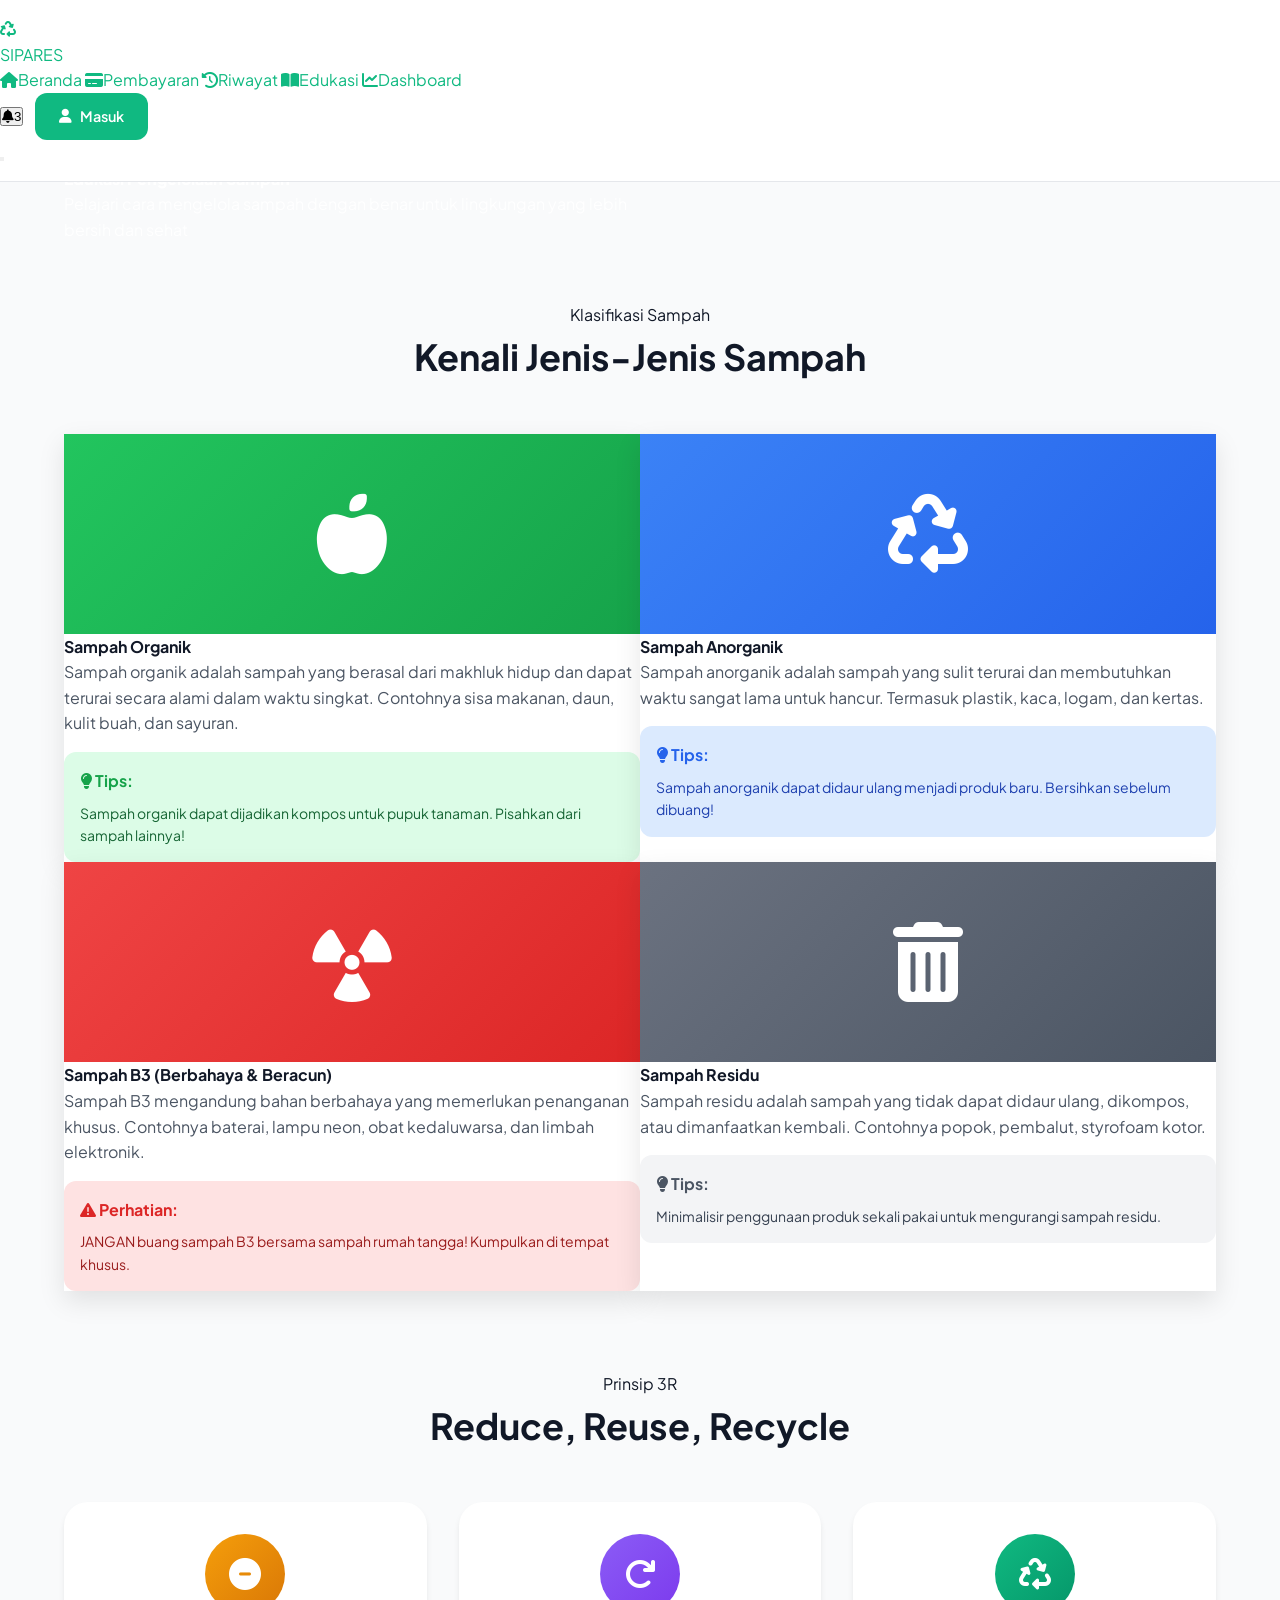
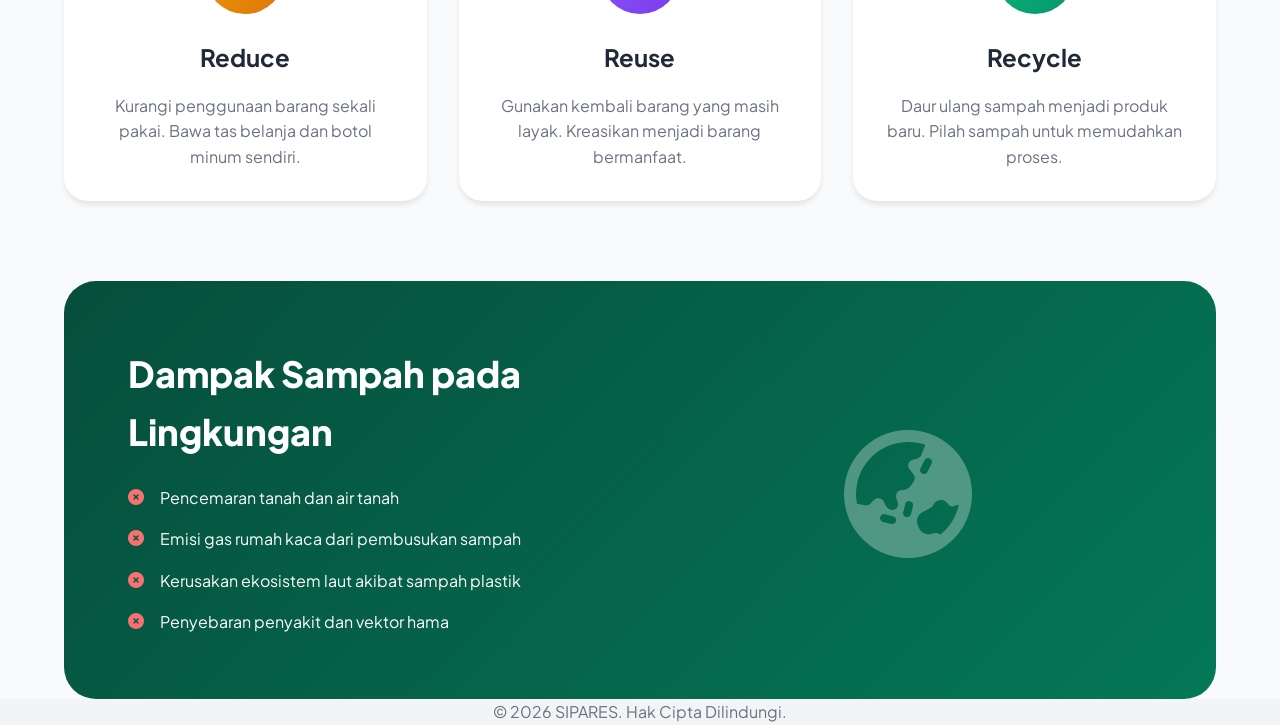
==== edukasi.html @ a86b79b2 "Initial commit" ====
<!DOCTYPE html>
<html lang="id">

<head>
  <meta charset="UTF-8">
  <meta name="viewport" content="width=device-width, initial-scale=1.0">
  <meta name="description" content="Edukasi Pengelolaan Sampah - SIPARES">
  <title>Edukasi - SIPARES</title>
  <link rel="preconnect" href="https://fonts.googleapis.com">
  <link rel="preconnect" href="https://fonts.gstatic.com" crossorigin>
  <link href="https://fonts.googleapis.com/css2?family=Plus+Jakarta+Sans:wght@300;400;500;600;700;800&display=swap"
    rel="stylesheet">
  <link rel="stylesheet" href="https://cdnjs.cloudflare.com/ajax/libs/font-awesome/6.4.0/css/all.min.css">
  <link rel="stylesheet" href="css/styles.css">
  <link rel="stylesheet" href="css/pages.css">
</head>

<body>
  <!-- Navigation -->
  <nav class="navbar scrolled" id="navbar">
    <div class="nav-container">
      <a href="index.html" class="nav-logo">
        <div class="logo-icon"><i class="fas fa-recycle"></i></div>
        <span class="logo-text">SIPARES</span>
      </a>
      <div class="nav-menu" id="nav-menu">
        <a href="index.html" class="nav-link"><i class="fas fa-home"></i><span>Beranda</span></a>
        <a href="pembayaran.html" class="nav-link"><i class="fas fa-credit-card"></i><span>Pembayaran</span></a>
        <a href="riwayat.html" class="nav-link"><i class="fas fa-history"></i><span>Riwayat</span></a>
        <a href="edukasi.html" class="nav-link active"><i class="fas fa-book-open"></i><span>Edukasi</span></a>
        <a href="dashboard.html" class="nav-link"><i class="fas fa-chart-line"></i><span>Dashboard</span></a>
      </div>
      <div class="nav-actions">
        <button class="btn-notification" id="btn-notification"><i class="fas fa-bell"></i><span
            class="notification-badge">3</span></button>
        <a href="login.html" class="btn btn-primary btn-login"><i class="fas fa-user"></i><span>Masuk</span></a>
      </div>
      <button class="nav-toggle" id="nav-toggle"><span></span><span></span><span></span></button>
    </div>
  </nav>

  <!-- Page Header -->
  <section class="page-header">
    <div class="page-header-bg">
      <div class="header-shape shape-1"></div>
      <div class="header-shape shape-2"></div>
    </div>
    <div class="container">
      <div class="page-header-content">
        <div class="breadcrumb">
          <a href="index.html">Beranda</a>
          <i class="fas fa-chevron-right"></i>
          <span>Edukasi</span>
        </div>
        <h1 class="page-title">Edukasi Pengelolaan Sampah</h1>
        <p class="page-subtitle">Pelajari cara mengelola sampah dengan benar untuk lingkungan yang lebih bersih dan
          sehat</p>
      </div>
    </div>
  </section>

  <!-- Education Section -->
  <section class="education-section">
    <div class="container">
      <!-- Waste Classification -->
      <div class="section-header" style="text-align: center; margin-bottom: 3rem;">
        <span class="section-badge">Klasifikasi Sampah</span>
        <h2 class="section-title">Kenali Jenis-Jenis Sampah</h2>
      </div>

      <div class="education-grid">
        <div class="education-card">
          <div class="education-card-image" style="background: linear-gradient(135deg, #22c55e, #16a34a);">
            <i class="fas fa-apple-alt"></i>
          </div>
          <div class="education-card-content">
            <h3>Sampah Organik</h3>
            <p>Sampah organik adalah sampah yang berasal dari makhluk hidup dan dapat terurai secara alami dalam waktu
              singkat. Contohnya sisa makanan, daun, kulit buah, dan sayuran.</p>
            <div style="background: #dcfce7; padding: 1rem; border-radius: 0.75rem; margin-top: 1rem;">
              <strong style="color: #16a34a;"><i class="fas fa-lightbulb"></i> Tips:</strong>
              <p style="margin-top: 0.5rem; font-size: 0.875rem; color: #166534;">Sampah organik dapat dijadikan kompos
                untuk pupuk tanaman. Pisahkan dari sampah lainnya!</p>
            </div>
          </div>
        </div>

        <div class="education-card">
          <div class="education-card-image" style="background: linear-gradient(135deg, #3b82f6, #2563eb);">
            <i class="fas fa-recycle"></i>
          </div>
          <div class="education-card-content">
            <h3>Sampah Anorganik</h3>
            <p>Sampah anorganik adalah sampah yang sulit terurai dan membutuhkan waktu sangat lama untuk hancur.
              Termasuk plastik, kaca, logam, dan kertas.</p>
            <div style="background: #dbeafe; padding: 1rem; border-radius: 0.75rem; margin-top: 1rem;">
              <strong style="color: #2563eb;"><i class="fas fa-lightbulb"></i> Tips:</strong>
              <p style="margin-top: 0.5rem; font-size: 0.875rem; color: #1e40af;">Sampah anorganik dapat didaur ulang
                menjadi produk baru. Bersihkan sebelum dibuang!</p>
            </div>
          </div>
        </div>

        <div class="education-card">
          <div class="education-card-image" style="background: linear-gradient(135deg, #ef4444, #dc2626);">
            <i class="fas fa-radiation"></i>
          </div>
          <div class="education-card-content">
            <h3>Sampah B3 (Berbahaya & Beracun)</h3>
            <p>Sampah B3 mengandung bahan berbahaya yang memerlukan penanganan khusus. Contohnya baterai, lampu neon,
              obat kedaluwarsa, dan limbah elektronik.</p>
            <div style="background: #fee2e2; padding: 1rem; border-radius: 0.75rem; margin-top: 1rem;">
              <strong style="color: #dc2626;"><i class="fas fa-exclamation-triangle"></i> Perhatian:</strong>
              <p style="margin-top: 0.5rem; font-size: 0.875rem; color: #991b1b;">JANGAN buang sampah B3 bersama sampah
                rumah tangga! Kumpulkan di tempat khusus.</p>
            </div>
          </div>
        </div>

        <div class="education-card">
          <div class="education-card-image" style="background: linear-gradient(135deg, #6b7280, #4b5563);">
            <i class="fas fa-trash-alt"></i>
          </div>
          <div class="education-card-content">
            <h3>Sampah Residu</h3>
            <p>Sampah residu adalah sampah yang tidak dapat didaur ulang, dikompos, atau dimanfaatkan kembali. Contohnya
              popok, pembalut, styrofoam kotor.</p>
            <div style="background: #f3f4f6; padding: 1rem; border-radius: 0.75rem; margin-top: 1rem;">
              <strong style="color: #4b5563;"><i class="fas fa-lightbulb"></i> Tips:</strong>
              <p style="margin-top: 0.5rem; font-size: 0.875rem; color: #374151;">Minimalisir penggunaan produk sekali
                pakai untuk mengurangi sampah residu.</p>
            </div>
          </div>
        </div>
      </div>

      <!-- 3R Concept -->
      <div style="margin-top: 5rem;">
        <div class="section-header" style="text-align: center; margin-bottom: 3rem;">
          <span class="section-badge">Prinsip 3R</span>
          <h2 class="section-title">Reduce, Reuse, Recycle</h2>
        </div>

        <div style="display: grid; grid-template-columns: repeat(3, 1fr); gap: 2rem;">
          <div
            style="background: white; padding: 2rem; border-radius: 1.5rem; box-shadow: 0 4px 6px -1px rgba(0,0,0,0.1); text-align: center;">
            <div
              style="width: 80px; height: 80px; background: linear-gradient(135deg, #f59e0b, #d97706); border-radius: 50%; display: flex; align-items: center; justify-content: center; margin: 0 auto 1.5rem; color: white; font-size: 2rem;">
              <i class="fas fa-minus-circle"></i>
            </div>
            <h3 style="font-size: 1.5rem; font-weight: 700; color: #1f2937; margin-bottom: 1rem;">Reduce</h3>
            <p style="color: #6b7280;">Kurangi penggunaan barang sekali pakai. Bawa tas belanja dan botol minum sendiri.
            </p>
          </div>

          <div
            style="background: white; padding: 2rem; border-radius: 1.5rem; box-shadow: 0 4px 6px -1px rgba(0,0,0,0.1); text-align: center;">
            <div
              style="width: 80px; height: 80px; background: linear-gradient(135deg, #8b5cf6, #7c3aed); border-radius: 50%; display: flex; align-items: center; justify-content: center; margin: 0 auto 1.5rem; color: white; font-size: 2rem;">
              <i class="fas fa-redo"></i>
            </div>
            <h3 style="font-size: 1.5rem; font-weight: 700; color: #1f2937; margin-bottom: 1rem;">Reuse</h3>
            <p style="color: #6b7280;">Gunakan kembali barang yang masih layak. Kreasikan menjadi barang bermanfaat.</p>
          </div>

          <div
            style="background: white; padding: 2rem; border-radius: 1.5rem; box-shadow: 0 4px 6px -1px rgba(0,0,0,0.1); text-align: center;">
            <div
              style="width: 80px; height: 80px; background: linear-gradient(135deg, #10b981, #059669); border-radius: 50%; display: flex; align-items: center; justify-content: center; margin: 0 auto 1.5rem; color: white; font-size: 2rem;">
              <i class="fas fa-recycle"></i>
            </div>
            <h3 style="font-size: 1.5rem; font-weight: 700; color: #1f2937; margin-bottom: 1rem;">Recycle</h3>
            <p style="color: #6b7280;">Daur ulang sampah menjadi produk baru. Pilah sampah untuk memudahkan proses.</p>
          </div>
        </div>
      </div>

      <!-- Environmental Impact -->
      <div
        style="margin-top: 5rem; background: linear-gradient(135deg, #064e3b, #047857); padding: 4rem; border-radius: 2rem; color: white;">
        <div style="display: grid; grid-template-columns: 1fr 1fr; gap: 3rem; align-items: center;">
          <div>
            <h2 style="font-size: 2.25rem; font-weight: 800; margin-bottom: 1.5rem;">Dampak Sampah pada Lingkungan</h2>
            <ul style="list-style: none; display: flex; flex-direction: column; gap: 1rem;">
              <li style="display: flex; align-items: flex-start; gap: 1rem;">
                <i class="fas fa-times-circle" style="color: #f87171; margin-top: 0.25rem;"></i>
                <span>Pencemaran tanah dan air tanah</span>
              </li>
              <li style="display: flex; align-items: flex-start; gap: 1rem;">
                <i class="fas fa-times-circle" style="color: #f87171; margin-top: 0.25rem;"></i>
                <span>Emisi gas rumah kaca dari pembusukan sampah</span>
              </li>
              <li style="display: flex; align-items: flex-start; gap: 1rem;">
                <i class="fas fa-times-circle" style="color: #f87171; margin-top: 0.25rem;"></i>
                <span>Kerusakan ekosistem laut akibat sampah plastik</span>
              </li>
              <li style="display: flex; align-items: flex-start; gap: 1rem;">
                <i class="fas fa-times-circle" style="color: #f87171; margin-top: 0.25rem;"></i>
                <span>Penyebaran penyakit dan vektor hama</span>
              </li>
            </ul>
          </div>
          <div style="text-align: center;">
            <div style="font-size: 8rem; opacity: 0.3;">
              <i class="fas fa-globe-asia"></i>
            </div>
          </div>
        </div>
      </div>
    </div>
  </section>

  <!-- Footer -->
  <footer class="footer-simple">
    <div class="container">
      <p>&copy; 2026 SIPARES. Hak Cipta Dilindungi.</p>
    </div>
  </footer>

  <script src="js/main.js"></script>
</body>

</html>
---- css/styles.css ----
/* ========================================
   SIPARES - Clean & Simple Design System
   ======================================== */

:root {
  /* Colors - Clean Green Theme */
  --primary: #10b981;
  --primary-dark: #059669;
  --primary-light: #d1fae5;

  --secondary: #3b82f6;
  --success: #22c55e;
  --warning: #f59e0b;
  --danger: #ef4444;
  --info: #06b6d4;

  /* Neutral */
  --white: #ffffff;
  --gray-50: #f9fafb;
  --gray-100: #f3f4f6;
  --gray-200: #e5e7eb;
  --gray-300: #d1d5db;
  --gray-400: #9ca3af;
  --gray-500: #6b7280;
  --gray-600: #4b5563;
  --gray-700: #374151;
  --gray-800: #1f2937;
  --gray-900: #111827;

  /* Background */
  --bg-primary: #f9fafb;
  --bg-secondary: #ffffff;
  --bg-tertiary: #f3f4f6;

  /* Text */
  --text-primary: #111827;
  --text-secondary: #6b7280;
  --text-muted: #9ca3af;

  /* Border */
  --border-color: #e5e7eb;

  /* Shadows */
  --shadow-sm: 0 1px 2px rgba(0,0,0,0.05);
  --shadow-md: 0 4px 6px rgba(0,0,0,0.07);
  --shadow-lg: 0 10px 25px rgba(0,0,0,0.1);

  /* Typography */
  --font-family: 'Plus Jakarta Sans', -apple-system, BlinkMacSystemFont, sans-serif;

  /* Border Radius */
  --radius-sm: 0.375rem;
  --radius-md: 0.5rem;
  --radius-lg: 0.75rem;
  --radius-xl: 1rem;
  --radius-full: 9999px;

  /* Transitions */
  --transition: 0.2s ease;
}

/* Reset */
*, *::before, *::after {
  margin: 0;
  padding: 0;
  box-sizing: border-box;
}

html {
  scroll-behavior: smooth;
}

body {
  font-family: var(--font-family);
  font-size: 1rem;
  line-height: 1.6;
  color: var(--text-primary);
  background: var(--bg-primary);
}

a {
  color: var(--primary);
  text-decoration: none;
  transition: var(--transition);
}

a:hover {
  color: var(--primary-dark);
}

img {
  max-width: 100%;
  height: auto;
}

/* Container */
.container {
  max-width: 1200px;
  margin: 0 auto;
  padding: 0 1.5rem;
}

/* ========================================
   NAVBAR - Simple & Clean
   ======================================== */
.navbar {
  position: fixed;
  top: 0;
  left: 0;
  right: 0;
  z-index: 1000;
  background: var(--white);
  border-bottom: 1px solid var(--border-color);
  padding: 1rem 0;
  transition: var(--transition);
}

.navbar.scrolled {
  box-shadow: var(--shadow-md);
}

.navbar .container {
  display: flex;
  justify-content: space-between;
  align-items: center;
}

.navbar-brand {
  display: flex;
  align-items: center;
  gap: 0.5rem;
  font-size: 1.5rem;
  font-weight: 700;
  color: var(--primary);
}

.nav-links {
  display: flex;
  list-style: none;
  gap: 2rem;
}

.nav-links a {
  color: var(--text-secondary);
  font-weight: 500;
  padding: 0.5rem 0;
  position: relative;
}

.nav-links a:hover,
.nav-links a.active {
  color: var(--primary);
}

.nav-links a::after {
  content: '';
  position: absolute;
  bottom: 0;
  left: 0;
  width: 0;
  height: 2px;
  background: var(--primary);
  transition: var(--transition);
}

.nav-links a:hover::after,
.nav-links a.active::after {
  width: 100%;
}

.nav-actions {
  display: flex;
  gap: 0.75rem;
  align-items: center;
}

.mobile-menu-btn {
  display: none;
  background: none;
  border: none;
  font-size: 1.5rem;
  color: var(--text-primary);
  cursor: pointer;
}

/* ========================================
   BUTTONS - Simple Style
   ======================================== */
.btn {
  display: inline-flex;
  align-items: center;
  justify-content: center;
  gap: 0.5rem;
  padding: 0.75rem 1.5rem;
  font-size: 0.9rem;
  font-weight: 600;
  border-radius: var(--radius-lg);
  border: none;
  cursor: pointer;
  transition: var(--transition);
  text-decoration: none;
}

.btn-primary {
  background: var(--primary);
  color: var(--white);
}

.btn-primary:hover {
  background: var(--primary-dark);
  color: var(--white);
  transform: translateY(-1px);
}

.btn-secondary {
  background: var(--gray-100);
  color: var(--text-primary);
}

.btn-secondary:hover {
  background: var(--gray-200);
}

.btn-outline {
  background: transparent;
  border: 2px solid var(--primary);
  color: var(--primary);
}

.btn-outline:hover {
  background: var(--primary);
  color: var(--white);
}

.btn-sm {
  padding: 0.5rem 1rem;
  font-size: 0.8rem;
}

.btn-lg {
  padding: 1rem 2rem;
  font-size: 1rem;
}

.btn-block {
  width: 100%;
}

.btn-icon {
  width: 40px;
  height: 40px;
  padding: 0;
  border-radius: var(--radius-lg);
  background: var(--gray-100);
  color: var(--text-secondary);
}

.btn-icon:hover {
  background: var(--primary-light);
  color: var(--primary);
}

/* ========================================
   HERO SECTION - Clean Design
   ======================================== */
.hero {
  padding: 8rem 0 4rem;
  background: linear-gradient(135deg, var(--primary-light) 0%, var(--white) 100%);
  min-height: 100vh;
  display: flex;
  align-items: center;
}

.hero .container {
  display: grid;
  grid-template-columns: 1fr 1fr;
  gap: 4rem;
  align-items: center;
}

.hero-content h1 {
  font-size: 3rem;
  font-weight: 800;
  line-height: 1.2;
  color: var(--gray-900);
  margin-bottom: 1.5rem;
}

.hero-content h1 .highlight {
  color: var(--primary);
}

.hero-content p {
  font-size: 1.1rem;
  color: var(--text-secondary);
  margin-bottom: 2rem;
  max-width: 500px;
}

.hero-buttons {
  display: flex;
  gap: 1rem;
  margin-bottom: 3rem;
}

.hero-stats {
  display: flex;
  gap: 3rem;
}

.hero-stat {
  text-align: center;
}

.hero-stat .number {
  font-size: 2rem;
  font-weight: 800;
  color: var(--primary);
}

.hero-stat .label {
  font-size: 0.85rem;
  color: var(--text-secondary);
}

.hero-visual {
  display: flex;
  justify-content: center;
  align-items: center;
}

.hero-image {
  width: 100%;
  max-width: 450px;
  padding: 2rem;
  background: var(--white);
  border-radius: var(--radius-xl);
  box-shadow: var(--shadow-lg);
}

.hero-image i {
  font-size: 15rem;
  color: var(--primary);
  display: block;
  text-align: center;
}

/* ========================================
   SECTIONS - Clean Layout
   ======================================== */
.section {
  padding: 5rem 0;
}

.section-header {
  text-align: center;
  max-width: 600px;
  margin: 0 auto 3rem;
}

.section-label {
  display: inline-block;
  padding: 0.5rem 1rem;
  background: var(--primary-light);
  color: var(--primary-dark);
  font-size: 0.8rem;
  font-weight: 600;
  border-radius: var(--radius-full);
  margin-bottom: 1rem;
}

.section-title {
  font-size: 2.25rem;
  font-weight: 700;
  margin-bottom: 1rem;
  color: var(--gray-900);
}

.section-subtitle {
  color: var(--text-secondary);
  font-size: 1.1rem;
}

/* ========================================
   CARDS - Simple Style
   ======================================== */
.card {
  background: var(--white);
  border-radius: var(--radius-xl);
  padding: 1.5rem;
  box-shadow: var(--shadow-sm);
  border: 1px solid var(--border-color);
  transition: var(--transition);
}

.card:hover {
  box-shadow: var(--shadow-md);
  transform: translateY(-2px);
}

.card-icon {
  width: 60px;
  height: 60px;
  border-radius: var(--radius-lg);
  background: var(--primary-light);
  color: var(--primary);
  display: flex;
  align-items: center;
  justify-content: center;
  font-size: 1.5rem;
  margin-bottom: 1rem;
}

.card-title {
  font-size: 1.2rem;
  font-weight: 600;
  margin-bottom: 0.5rem;
}

.card-text {
  color: var(--text-secondary);
  font-size: 0.95rem;
}

/* Card Grid */
.card-grid {
  display: grid;
  grid-template-columns: repeat(auto-fit, minmax(280px, 1fr));
  gap: 1.5rem;
}

/* ========================================
   SERVICES SECTION
   ======================================== */
.services {
  background: var(--bg-primary);
}

.service-card {
  text-align: center;
  padding: 2rem;
}

.service-card .card-icon {
  margin: 0 auto 1.5rem;
  width: 70px;
  height: 70px;
  font-size: 1.75rem;
}

/* ========================================
   POLICY / TARIF SECTION
   ======================================== */
.policy {
  background: var(--white);
}

.tarif-card {
  padding: 2rem;
  text-align: center;
  border: 2px solid var(--border-color);
}

.tarif-card.featured {
  border-color: var(--primary);
  position: relative;
}

.tarif-card.featured::before {
  content: 'Populer';
  position: absolute;
  top: -12px;
  left: 50%;
  transform: translateX(-50%);
  background: var(--primary);
  color: white;
  padding: 0.25rem 1rem;
  border-radius: var(--radius-full);
  font-size: 0.75rem;
  font-weight: 600;
}

.tarif-card .icon {
  font-size: 2.5rem;
  color: var(--primary);
  margin-bottom: 1rem;
}

.tarif-card .title {
  font-size: 1.25rem;
  font-weight: 600;
  margin-bottom: 0.5rem;
}

.tarif-card .price {
  font-size: 2rem;
  font-weight: 800;
  color: var(--primary);
  margin-bottom: 1rem;
}

.tarif-card .price span {
  font-size: 0.9rem;
  font-weight: 400;
  color: var(--text-secondary);
}

.tarif-card .features {
  list-style: none;
  margin-bottom: 1.5rem;
}

.tarif-card .features li {
  padding: 0.5rem 0;
  color: var(--text-secondary);
  font-size: 0.9rem;
}

.tarif-card .features li i {
  color: var(--success);
  margin-right: 0.5rem;
}

/* ========================================
   FAQ SECTION
   ======================================== */
.faq {
  background: var(--bg-primary);
}

.faq-list {
  max-width: 700px;
  margin: 0 auto;
}

.faq-item {
  background: var(--white);
  border-radius: var(--radius-lg);
  margin-bottom: 1rem;
  overflow: hidden;
  border: 1px solid var(--border-color);
}

.faq-question {
  display: flex;
  justify-content: space-between;
  align-items: center;
  padding: 1.25rem 1.5rem;
  cursor: pointer;
  font-weight: 600;
  color: var(--text-primary);
  background: none;
  border: none;
  width: 100%;
  text-align: left;
  font-size: 1rem;
}

.faq-question i {
  color: var(--primary);
  transition: var(--transition);
}

.faq-item.active .faq-question i {
  transform: rotate(180deg);
}

.faq-answer {
  padding: 0 1.5rem;
  max-height: 0;
  overflow: hidden;
  transition: max-height 0.3s ease, padding 0.3s ease;
}

.faq-item.active .faq-answer {
  padding: 0 1.5rem 1.5rem;
  max-height: 200px;
}

.faq-answer p {
  color: var(--text-secondary);
  line-height: 1.7;
}

/* ========================================
   CTA SECTION
   ======================================== */
.cta {
  background: var(--primary);
  color: var(--white);
  text-align: center;
  padding: 4rem 0;
}

.cta h2 {
  font-size: 2rem;
  margin-bottom: 1rem;
}

.cta p {
  opacity: 0.9;
  margin-bottom: 2rem;
  max-width: 500px;
  margin-left: auto;
  margin-right: auto;
}

.cta .btn {
  background: var(--white);
  color: var(--primary);
}

.cta .btn:hover {
  background: var(--gray-100);
  transform: translateY(-2px);
}

/* ========================================
   FOOTER - Simple
   ======================================== */
.footer {
  background: var(--gray-900);
  color: var(--gray-300);
  padding: 4rem 0 2rem;
}

.footer-grid {
  display: grid;
  grid-template-columns: 2fr 1fr 1fr 1fr;
  gap: 3rem;
  margin-bottom: 3rem;
}

.footer-brand {
  display: flex;
  align-items: center;
  gap: 0.5rem;
  font-size: 1.5rem;
  font-weight: 700;
  color: var(--white);
  margin-bottom: 1rem;
}

.footer-brand i {
  color: var(--primary);
}

.footer-desc {
  color: var(--gray-400);
  line-height: 1.7;
}

.footer-title {
  color: var(--white);
  font-weight: 600;
  margin-bottom: 1rem;
}

.footer-links {
  list-style: none;
}

.footer-links li {
  margin-bottom: 0.5rem;
}

.footer-links a {
  color: var(--gray-400);
}

.footer-links a:hover {
  color: var(--primary);
}

.footer-bottom {
  border-top: 1px solid var(--gray-700);
  padding-top: 2rem;
  text-align: center;
  color: var(--gray-500);
  font-size: 0.9rem;
}

/* ========================================
   FORMS - Clean Style
   ======================================== */
.form-group {
  margin-bottom: 1.25rem;
}

.form-group label {
  display: block;
  margin-bottom: 0.5rem;
  font-weight: 500;
  color: var(--text-primary);
}

.form-group input,
.form-group select,
.form-group textarea {
  width: 100%;
  padding: 0.875rem 1rem;
  font-size: 1rem;
  border: 1px solid var(--border-color);
  border-radius: var(--radius-lg);
  background: var(--white);
  transition: var(--transition);
  font-family: var(--font-family);
}

.form-group input:focus,
.form-group select:focus,
.form-group textarea:focus {
  outline: none;
  border-color: var(--primary);
  box-shadow: 0 0 0 3px var(--primary-light);
}

.form-hint {
  font-size: 0.8rem;
  color: var(--text-secondary);
  margin-top: 0.25rem;
}

.password-input {
  position: relative;
}

.password-input input {
  padding-right: 3rem;
}

.password-toggle {
  position: absolute;
  right: 1rem;
  top: 50%;
  transform: translateY(-50%);
  background: none;
  border: none;
  color: var(--text-secondary);
  cursor: pointer;
}

/* ========================================
   ALERTS
   ======================================== */
.alert {
  padding: 1rem 1.25rem;
  border-radius: var(--radius-lg);
  margin-bottom: 1rem;
  display: flex;
  align-items: center;
  gap: 0.75rem;
}

.alert-success {
  background: #d1fae5;
  color: #065f46;
}

.alert-danger {
  background: #fee2e2;
  color: #991b1b;
}

.alert-warning {
  background: #fef3c7;
  color: #92400e;
}

.alert-info {
  background: #dbeafe;
  color: #1e40af;
}

/* ========================================
   BADGES
   ======================================== */
.badge {
  display: inline-block;
  padding: 0.25rem 0.75rem;
  font-size: 0.75rem;
  font-weight: 600;
  border-radius: var(--radius-full);
}

.badge-success {
  background: #d1fae5;
  color: #065f46;
}

.badge-warning {
  background: #fef3c7;
  color: #92400e;
}

.badge-danger {
  background: #fee2e2;
  color: #991b1b;
}

.badge-info {
  background: #dbeafe;
  color: #1e40af;
}

.badge-secondary {
  background: var(--gray-100);
  color: var(--gray-600);
}

/* ========================================
   UTILITIES
   ======================================== */
.text-center { text-align: center; }
.text-primary { color: var(--primary); }
.text-secondary { color: var(--text-secondary); }
.text-success { color: var(--success); }
.text-danger { color: var(--danger); }

.mt-1 { margin-top: 0.5rem; }
.mt-2 { margin-top: 1rem; }
.mt-3 { margin-top: 1.5rem; }
.mt-4 { margin-top: 2rem; }
.mb-1 { margin-bottom: 0.5rem; }
.mb-2 { margin-bottom: 1rem; }
.mb-3 { margin-bottom: 1.5rem; }
.mb-4 { margin-bottom: 2rem; }

.required { color: var(--danger); }

/* ========================================
   RESPONSIVE
   ======================================== */
@media (max-width: 992px) {
  .hero .container {
    grid-template-columns: 1fr;
    text-align: center;
  }

  .hero-content p {
    margin-left: auto;
    margin-right: auto;
  }

  .hero-buttons {
    justify-content: center;
  }

  .hero-stats {
    justify-content: center;
  }

  .footer-grid {
    grid-template-columns: 1fr 1fr;
  }
}

@media (max-width: 768px) {
  .nav-links {
    display: none;
  }

  .mobile-menu-btn {
    display: block;
  }

  .hero-content h1 {
    font-size: 2.25rem;
  }

  .section-title {
    font-size: 1.75rem;
  }

  .footer-grid {
    grid-template-columns: 1fr;
    text-align: center;
  }
}

@media (max-width: 480px) {
  .hero-buttons {
    flex-direction: column;
  }

  .hero-stats {
    flex-direction: column;
    gap: 1.5rem;
  }
}

/* Back to Top */
.back-to-top {
  position: fixed;
  bottom: 2rem;
  right: 2rem;
  width: 45px;
  height: 45px;
  background: var(--primary);
  color: var(--white);
  border: none;
  border-radius: var(--radius-lg);
  cursor: pointer;
  opacity: 0;
  visibility: hidden;
  transition: var(--transition);
  z-index: 999;
}

.back-to-top.show {
  opacity: 1;
  visibility: visible;
}

.back-to-top:hover {
  background: var(--primary-dark);
  transform: translateY(-3px);
}
---- css/pages.css ----
/* Page-specific Styles */

/* Page Header */
.page-header {
  position: relative;
  padding: 140px 0 60px;
  background: var(--gradient-hero);
  overflow: hidden;
}

.page-header-bg {
  position: absolute;
  inset: 0;
}

.header-shape {
  position: absolute;
  border-radius: 50%;
  background: rgba(255, 255, 255, 0.05);
}

.header-shape.shape-1 {
  width: 400px;
  height: 400px;
  top: -150px;
  right: -100px;
}

.header-shape.shape-2 {
  width: 300px;
  height: 300px;
  bottom: -100px;
  left: -50px;
}

.page-header-content {
  position: relative;
  z-index: 1;
}

.breadcrumb {
  display: flex;
  align-items: center;
  gap: var(--spacing-2);
  margin-bottom: var(--spacing-4);
  font-size: var(--font-size-sm);
  color: rgba(255, 255, 255, 0.7);
}

.breadcrumb a {
  color: rgba(255, 255, 255, 0.7);
}

.breadcrumb a:hover {
  color: white;
}

.breadcrumb i {
  font-size: 0.7rem;
}

.page-title {
  font-size: var(--font-size-4xl);
  font-weight: 800;
  color: white;
  margin-bottom: var(--spacing-3);
}

.page-subtitle {
  font-size: var(--font-size-lg);
  color: rgba(255, 255, 255, 0.9);
  max-width: 600px;
}

/* Payment Section */
.payment-section {
  padding: var(--spacing-16) 0;
  background: var(--gray-50);
}

.payment-grid {
  display: grid;
  grid-template-columns: 1fr 1.2fr;
  gap: var(--spacing-8);
  align-items: start;
}

.bill-card,
.payment-card {
  background: white;
  border-radius: var(--radius-2xl);
  box-shadow: var(--shadow-lg);
  overflow: hidden;
}

.bill-header {
  display: flex;
  align-items: center;
  justify-content: space-between;
  padding: var(--spacing-5) var(--spacing-6);
  background: var(--gradient-primary);
  color: white;
}

.bill-header h3 {
  display: flex;
  align-items: center;
  gap: var(--spacing-2);
  font-size: var(--font-size-lg);
  font-weight: 700;
}

.bill-status {
  display: flex;
  align-items: center;
  gap: var(--spacing-2);
  padding: var(--spacing-2) var(--spacing-3);
  border-radius: var(--radius-full);
  font-size: var(--font-size-sm);
  font-weight: 600;
}

.bill-status.pending {
  background: rgba(245, 158, 11, 0.2);
  color: #fbbf24;
}

.bill-status.paid {
  background: rgba(16, 185, 129, 0.2);
  color: #34d399;
}

.bill-details {
  padding: var(--spacing-6);
}

.bill-row {
  display: flex;
  justify-content: space-between;
  padding: var(--spacing-3) 0;
  border-bottom: 1px solid var(--gray-100);
}

.bill-row:last-child {
  border-bottom: none;
}

.bill-row .label {
  color: var(--gray-500);
  font-size: var(--font-size-sm);
}

.bill-row .value {
  font-weight: 600;
  color: var(--gray-800);
}

.bill-row .value.highlight {
  color: var(--accent-orange);
}

.badge-category {
  display: inline-block;
  padding: var(--spacing-1) var(--spacing-3);
  background: var(--primary-100);
  color: var(--primary-700);
  border-radius: var(--radius-full);
  font-size: var(--font-size-xs);
  font-weight: 600;
}

.bill-total {
  display: flex;
  justify-content: space-between;
  align-items: center;
  padding: var(--spacing-5) var(--spacing-6);
  background: var(--gray-50);
  border-top: 2px dashed var(--gray-200);
}

.total-label {
  font-size: var(--font-size-lg);
  font-weight: 600;
  color: var(--gray-700);
}

.total-amount {
  font-size: var(--font-size-2xl);
  font-weight: 800;
  color: var(--primary-600);
}

.bill-breakdown {
  padding: var(--spacing-4) var(--spacing-6);
  background: var(--gray-50);
}

.breakdown-item {
  display: flex;
  justify-content: space-between;
  font-size: var(--font-size-sm);
  color: var(--gray-600);
  padding: var(--spacing-1) 0;
}

.previous-bills {
  margin-top: var(--spacing-6);
}

.previous-bills h4 {
  font-size: var(--font-size-base);
  font-weight: 700;
  color: var(--gray-800);
  margin-bottom: var(--spacing-4);
}

.prev-bill-item {
  display: flex;
  justify-content: space-between;
  align-items: center;
  padding: var(--spacing-4);
  background: white;
  border-radius: var(--radius-lg);
  margin-bottom: var(--spacing-3);
  box-shadow: var(--shadow-sm);
}

.prev-bill-info .period {
  display: block;
  font-weight: 600;
  color: var(--gray-800);
}

.prev-bill-info .amount {
  font-size: var(--font-size-sm);
  color: var(--gray-500);
}

.prev-status {
  display: flex;
  align-items: center;
  gap: var(--spacing-2);
  font-size: var(--font-size-sm);
  font-weight: 600;
}

.prev-bill-item.paid .prev-status {
  color: var(--primary-600);
}

/* Payment Methods */
.payment-card h3 {
  display: flex;
  align-items: center;
  gap: var(--spacing-3);
  padding: var(--spacing-5) var(--spacing-6);
  font-size: var(--font-size-lg);
  font-weight: 700;
  color: var(--gray-800);
  border-bottom: 1px solid var(--gray-100);
}

.payment-method {
  border-bottom: 1px solid var(--gray-100);
}

.method-header {
  padding: var(--spacing-4) var(--spacing-6);
}

.method-header label {
  display: flex;
  align-items: center;
  gap: var(--spacing-4);
  cursor: pointer;
}

.method-header input[type="radio"] {
  width: 20px;
  height: 20px;
  accent-color: var(--primary-600);
}

.method-icon {
  width: 50px;
  height: 50px;
  border-radius: var(--radius-lg);
  display: flex;
  align-items: center;
  justify-content: center;
  font-size: var(--font-size-xl);
}

.method-icon.qris {
  background: linear-gradient(135deg, #00bcd4, #2196f3);
  color: white;
}

.method-icon.bank {
  background: linear-gradient(135deg, #9c27b0, #673ab7);
  color: white;
}

.method-icon.retail {
  background: linear-gradient(135deg, #ff9800, #ff5722);
  color: white;
}

.method-info h4 {
  font-size: var(--font-size-base);
  font-weight: 700;
  color: var(--gray-800);
}

.method-info p {
  font-size: var(--font-size-sm);
  color: var(--gray-500);
}

.method-content {
  max-height: 0;
  overflow: hidden;
  transition: max-height var(--transition-base);
}

.payment-method.active .method-content {
  max-height: 500px;
}

.qris-container {
  padding: var(--spacing-6);
  background: var(--gray-50);
  text-align: center;
}

.qris-code {
  margin-bottom: var(--spacing-4);
}

.qr-placeholder {
  width: 200px;
  height: 200px;
  margin: 0 auto;
  background: white;
  border: 2px dashed var(--gray-300);
  border-radius: var(--radius-lg);
  display: flex;
  flex-direction: column;
  align-items: center;
  justify-content: center;
  color: var(--gray-400);
}

.qr-placeholder i {
  font-size: 4rem;
  margin-bottom: var(--spacing-2);
}

.qr-placeholder p {
  font-size: var(--font-size-sm);
}

.qris-info p {
  font-size: var(--font-size-sm);
  color: var(--gray-600);
  margin-bottom: var(--spacing-3);
}

.ewallet-logos {
  display: flex;
  flex-wrap: wrap;
  justify-content: center;
  gap: var(--spacing-2);
}

.ewallet-item {
  padding: var(--spacing-2) var(--spacing-3);
  background: white;
  border-radius: var(--radius-md);
  font-size: var(--font-size-xs);
  font-weight: 600;
  color: var(--gray-700);
  box-shadow: var(--shadow-sm);
}

.bank-options {
  padding: var(--spacing-4) var(--spacing-6);
  background: var(--gray-50);
}

.bank-option {
  display: flex;
  justify-content: space-between;
  align-items: center;
  padding: var(--spacing-3);
  background: white;
  border-radius: var(--radius-md);
  margin-bottom: var(--spacing-2);
}

.bank-name {
  font-weight: 700;
  color: var(--gray-800);
}

.va-number {
  font-family: monospace;
  font-size: var(--font-size-sm);
  color: var(--gray-600);
}

.retail-code {
  padding: var(--spacing-6);
  background: var(--gray-50);
  text-align: center;
}

.code-box {
  display: inline-flex;
  align-items: center;
  gap: var(--spacing-3);
  padding: var(--spacing-3) var(--spacing-5);
  background: white;
  border: 2px solid var(--gray-200);
  border-radius: var(--radius-lg);
  margin: var(--spacing-3) 0;
}

.code-box .code {
  font-family: monospace;
  font-size: var(--font-size-xl);
  font-weight: 700;
  color: var(--gray-800);
  letter-spacing: 2px;
}

.btn-copy {
  padding: var(--spacing-2);
  color: var(--primary-600);
  cursor: pointer;
}

.retail-code .note {
  font-size: var(--font-size-sm);
  color: var(--gray-500);
}

.btn-pay {
  display: flex;
  width: calc(100% - var(--spacing-12));
  margin: var(--spacing-6);
}

.payment-security {
  display: flex;
  align-items: center;
  justify-content: center;
  gap: var(--spacing-2);
  padding: var(--spacing-4);
  background: var(--gray-50);
  font-size: var(--font-size-sm);
  color: var(--gray-500);
}

.payment-security i {
  color: var(--primary-600);
}

/* History Page */
.history-section {
  padding: var(--spacing-16) 0;
  background: var(--gray-50);
}

.history-filters {
  display: flex;
  gap: var(--spacing-4);
  margin-bottom: var(--spacing-8);
  flex-wrap: wrap;
}

.filter-group {
  display: flex;
  align-items: center;
  gap: var(--spacing-2);
}

.filter-group label {
  font-size: var(--font-size-sm);
  font-weight: 600;
  color: var(--gray-600);
}

.filter-group select,
.filter-group input {
  padding: var(--spacing-2) var(--spacing-4);
  border: 1px solid var(--gray-300);
  border-radius: var(--radius-lg);
  background: white;
  min-width: 150px;
}

.history-table {
  background: white;
  border-radius: var(--radius-2xl);
  box-shadow: var(--shadow-lg);
  overflow: hidden;
}

.history-table table {
  width: 100%;
  border-collapse: collapse;
}

.history-table th {
  text-align: left;
  padding: var(--spacing-4) var(--spacing-5);
  background: var(--gray-50);
  font-size: var(--font-size-sm);
  font-weight: 700;
  color: var(--gray-600);
  border-bottom: 1px solid var(--gray-200);
}

.history-table td {
  padding: var(--spacing-4) var(--spacing-5);
  border-bottom: 1px solid var(--gray-100);
  font-size: var(--font-size-sm);
}

.history-table tr:last-child td {
  border-bottom: none;
}

.history-table tr:hover {
  background: var(--gray-50);
}

.status-badge {
  display: inline-flex;
  align-items: center;
  gap: var(--spacing-1);
  padding: var(--spacing-1) var(--spacing-3);
  border-radius: var(--radius-full);
  font-size: var(--font-size-xs);
  font-weight: 600;
}

.status-badge.success {
  background: var(--primary-100);
  color: var(--primary-700);
}

.status-badge.pending {
  background: #fef3c7;
  color: #d97706;
}

.btn-download {
  display: inline-flex;
  align-items: center;
  gap: var(--spacing-1);
  padding: var(--spacing-2) var(--spacing-3);
  background: var(--gray-100);
  color: var(--gray-700);
  border-radius: var(--radius-md);
  font-size: var(--font-size-xs);
  font-weight: 600;
  transition: var(--transition-base);
}

.btn-download:hover {
  background: var(--primary-100);
  color: var(--primary-700);
}

/* Education Page */
.education-section {
  padding: var(--spacing-16) 0;
  background: var(--gray-50);
}

.education-grid {
  display: grid;
  grid-template-columns: repeat(2, 1fr);
  gap: var(--spacing-8);
}

.education-card {
  background: white;
  border-radius: var(--radius-2xl);
  overflow: hidden;
  box-shadow: var(--shadow-lg);
  transition: var(--transition-base);
}

.education-card:hover {
  transform: translateY(-5px);
  box-shadow: var(--shadow-xl);
}

.education-card-image {
  height: 200px;
  background: linear-gradient(135deg, var(--primary-400), var(--primary-600));
  display: flex;
  align-items: center;
  justify-content: center;
  font-size: 5rem;
  color: white;
}

.education-card-content {
  padding: var(--spacing-6);
}

.education-card h3 {
  font-size: var(--font-size-xl);
  font-weight: 700;
  color: var(--gray-900);
  margin-bottom: var(--spacing-3);
}

.education-card p {
  color: var(--gray-600);
  margin-bottom: var(--spacing-4);
}

.education-card .read-more {
  display: inline-flex;
  align-items: center;
  gap: var(--spacing-2);
  color: var(--primary-600);
  font-weight: 600;
}

/* Dashboard Page */
.dashboard-section {
  padding: var(--spacing-16) 0;
  background: var(--gray-50);
}

.dashboard-stats {
  display: grid;
  grid-template-columns: repeat(4, 1fr);
  gap: var(--spacing-6);
  margin-bottom: var(--spacing-8);
}

.stat-card {
  background: white;
  padding: var(--spacing-6);
  border-radius: var(--radius-xl);
  box-shadow: var(--shadow-md);
}

.stat-card .stat-icon {
  width: 50px;
  height: 50px;
  border-radius: var(--radius-lg);
  display: flex;
  align-items: center;
  justify-content: center;
  font-size: var(--font-size-xl);
  margin-bottom: var(--spacing-4);
}

.stat-card .stat-icon.green {
  background: var(--primary-100);
  color: var(--primary-600);
}

.stat-card .stat-icon.blue {
  background: #dbeafe;
  color: var(--accent-blue);
}

.stat-card .stat-icon.orange {
  background: #fef3c7;
  color: var(--accent-orange);
}

.stat-card .stat-icon.purple {
  background: #ede9fe;
  color: var(--accent-purple);
}

.stat-card .stat-value {
  font-size: var(--font-size-2xl);
  font-weight: 800;
  color: var(--gray-900);
}

.stat-card .stat-label {
  font-size: var(--font-size-sm);
  color: var(--gray-500);
}

.dashboard-charts {
  display: grid;
  grid-template-columns: 2fr 1fr;
  gap: var(--spacing-6);
}

.chart-card {
  background: white;
  padding: var(--spacing-6);
  border-radius: var(--radius-xl);
  box-shadow: var(--shadow-md);
}

.chart-card h4 {
  font-size: var(--font-size-lg);
  font-weight: 700;
  color: var(--gray-800);
  margin-bottom: var(--spacing-4);
}

.chart-placeholder {
  height: 300px;
  background: var(--gray-50);
  border-radius: var(--radius-lg);
  display: flex;
  align-items: center;
  justify-content: center;
  color: var(--gray-400);
  font-size: var(--font-size-sm);
}

/* Login Page */
.login-section {
  min-height: 100vh;
  display: flex;
  align-items: center;
  justify-content: center;
  background: var(--gradient-hero);
  padding: var(--spacing-8);
}

.login-container {
  display: grid;
  grid-template-columns: 1fr 1fr;
  max-width: 1000px;
  background: white;
  border-radius: var(--radius-2xl);
  overflow: hidden;
  box-shadow: var(--shadow-2xl);
}

.login-visual {
  background: linear-gradient(135deg, rgba(6, 95, 70, 0.9), rgba(4, 120, 87, 0.9));
  padding: var(--spacing-12);
  display: flex;
  flex-direction: column;
  justify-content: center;
  color: white;
}

.login-visual h2 {
  font-size: var(--font-size-3xl);
  font-weight: 800;
  margin-bottom: var(--spacing-4);
}

.login-visual p {
  opacity: 0.9;
  margin-bottom: var(--spacing-8);
}

.login-form-container {
  padding: var(--spacing-12);
}

.login-header {
  text-align: center;
  margin-bottom: var(--spacing-8);
}

.login-header .logo {
  display: flex;
  align-items: center;
  justify-content: center;
  gap: var(--spacing-2);
  margin-bottom: var(--spacing-4);
}

.login-header h3 {
  font-size: var(--font-size-2xl);
  font-weight: 700;
  color: var(--gray-900);
}

.login-header p {
  color: var(--gray-500);
}

.form-group {
  margin-bottom: var(--spacing-5);
}

.form-group label {
  display: block;
  font-size: var(--font-size-sm);
  font-weight: 600;
  color: var(--gray-700);
  margin-bottom: var(--spacing-2);
}

.form-group input {
  width: 100%;
  padding: var(--spacing-3) var(--spacing-4);
  border: 1px solid var(--gray-300);
  border-radius: var(--radius-lg);
  font-size: var(--font-size-base);
  transition: var(--transition-base);
}

.form-group input:focus {
  outline: none;
  border-color: var(--primary-500);
  box-shadow: 0 0 0 3px rgba(16, 185, 129, 0.1);
}

.form-options {
  display: flex;
  justify-content: space-between;
  align-items: center;
  margin-bottom: var(--spacing-6);
}

.remember-me {
  display: flex;
  align-items: center;
  gap: var(--spacing-2);
  font-size: var(--font-size-sm);
  color: var(--gray-600);
}

.forgot-password {
  font-size: var(--font-size-sm);
  color: var(--primary-600);
  font-weight: 600;
}

.btn-login-submit {
  width: 100%;
  margin-bottom: var(--spacing-6);
}

.login-divider {
  display: flex;
  align-items: center;
  gap: var(--spacing-4);
  margin-bottom: var(--spacing-6);
}

.login-divider::before,
.login-divider::after {
  content: '';
  flex: 1;
  height: 1px;
  background: var(--gray-200);
}

.login-divider span {
  font-size: var(--font-size-sm);
  color: var(--gray-400);
}

.register-link {
  text-align: center;
  font-size: var(--font-size-sm);
  color: var(--gray-600);
}

.register-link a {
  color: var(--primary-600);
  font-weight: 600;
}

/* Simple Footer */
.footer-simple {
  padding: var(--spacing-6) 0;
  background: var(--gray-100);
  text-align: center;
}

.footer-simple p {
  font-size: var(--font-size-sm);
  color: var(--gray-500);
}

/* Responsive */
@media (max-width: 1024px) {
  .payment-grid {
    grid-template-columns: 1fr;
  }

  .dashboard-stats {
    grid-template-columns: repeat(2, 1fr);
  }

  .dashboard-charts {
    grid-template-columns: 1fr;
  }
}

@media (max-width: 768px) {
  .page-title {
    font-size: var(--font-size-2xl);
  }

  .education-grid {
    grid-template-columns: 1fr;
  }

  .login-container {
    grid-template-columns: 1fr;
  }

  .login-visual {
    display: none;
  }

  .dashboard-stats {
    grid-template-columns: 1fr;
  }
}
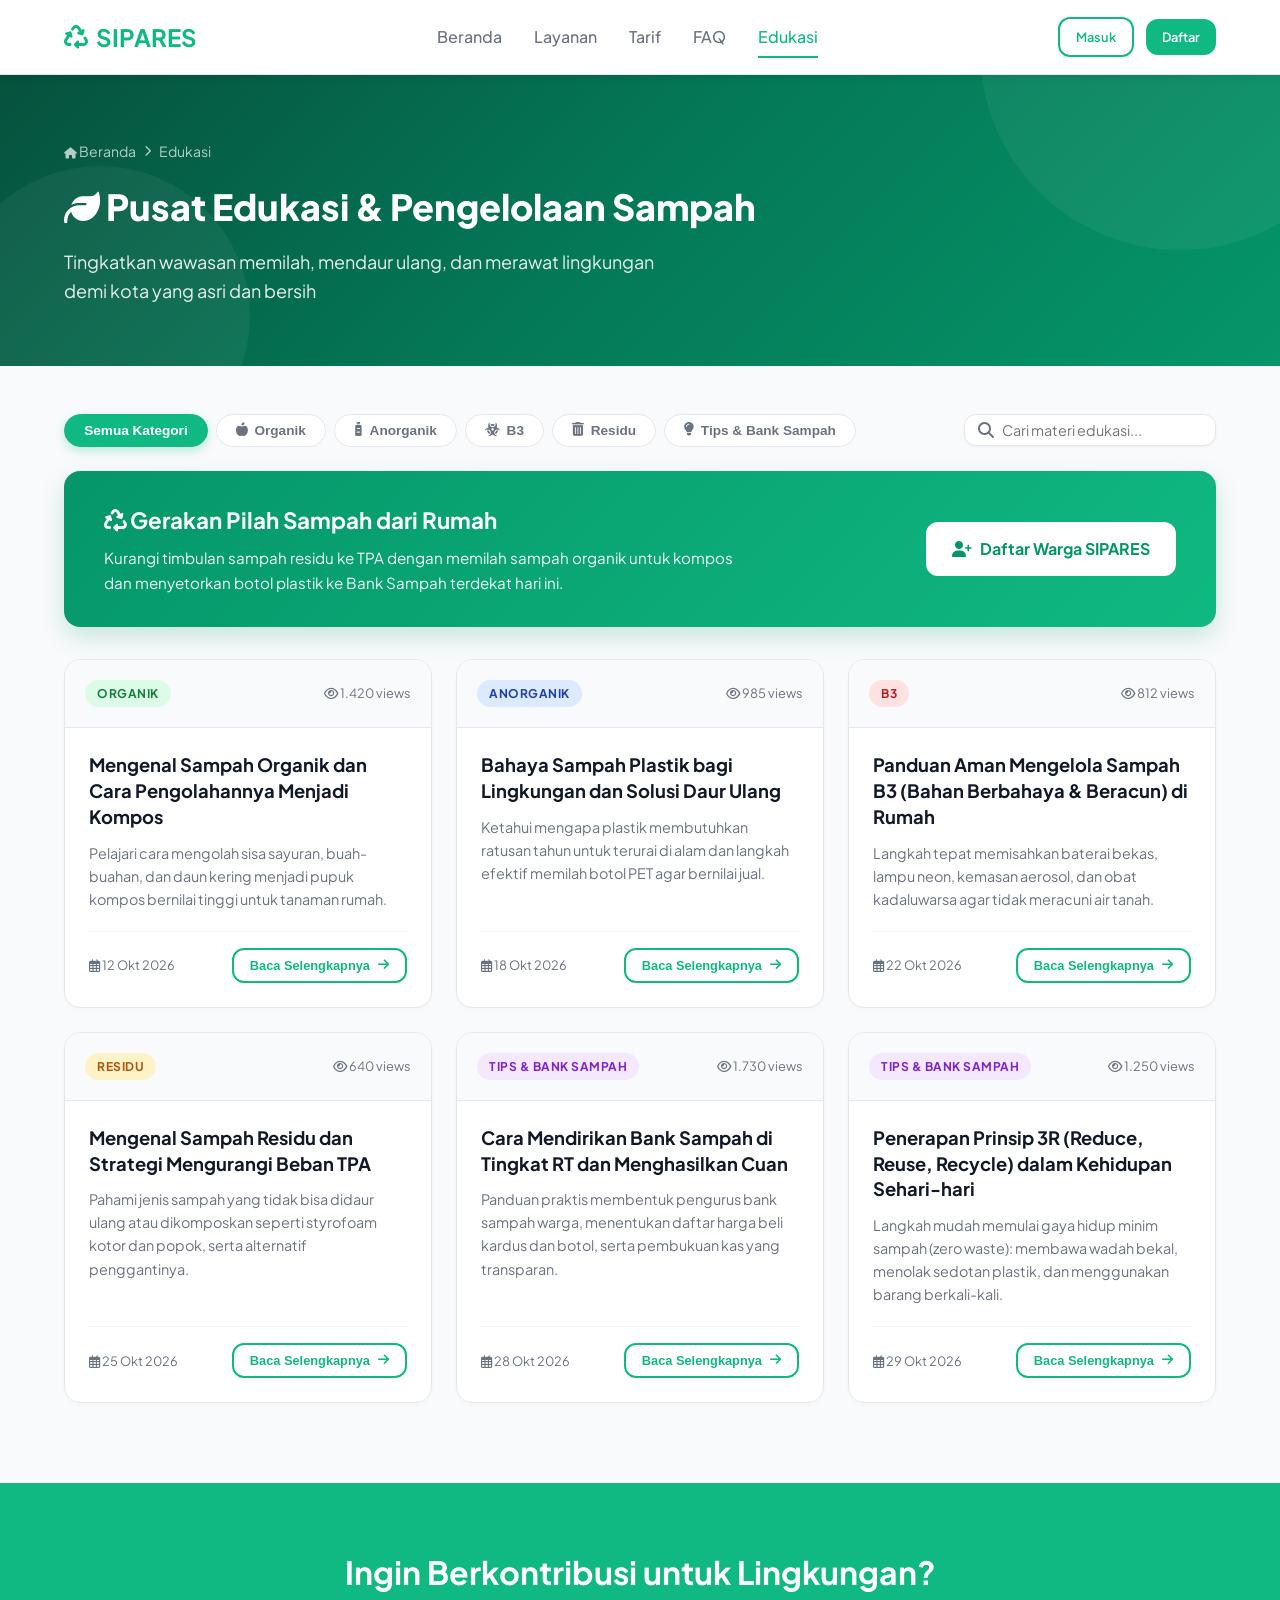
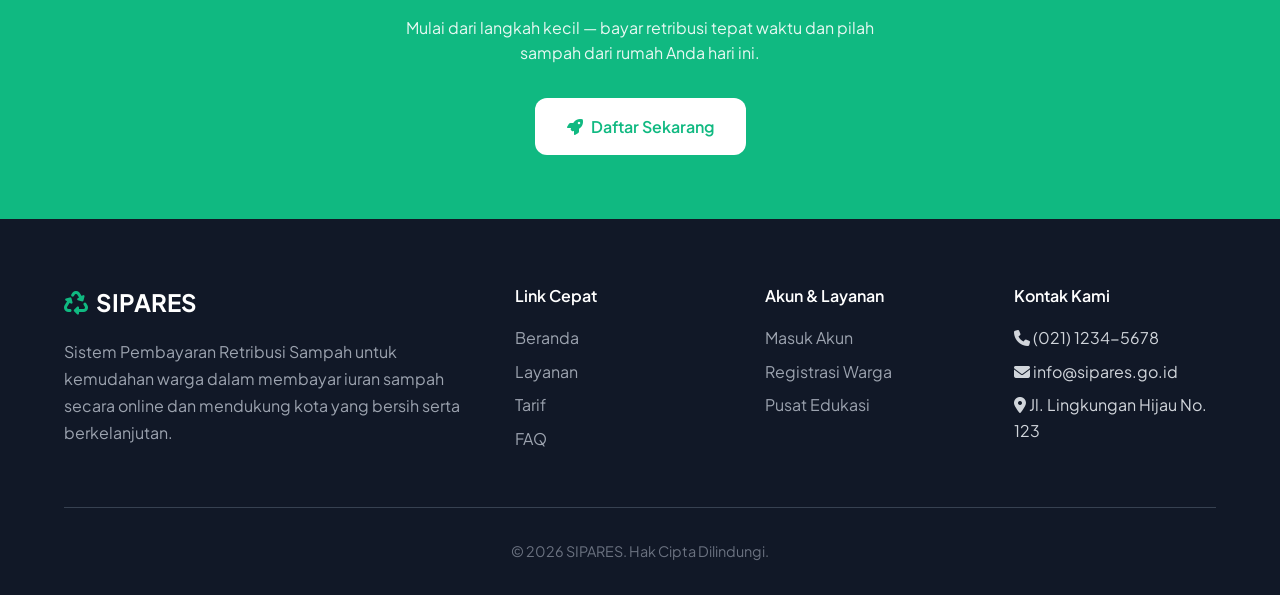
==== commit 4d4621c6: "First Commit" ====
--- a/edukasi.html
+++ b/edukasi.html
@@ -4,38 +4,387 @@
 <head>
   <meta charset="UTF-8">
   <meta name="viewport" content="width=device-width, initial-scale=1.0">
-  <meta name="description" content="Edukasi Pengelolaan Sampah - SIPARES">
-  <title>Edukasi - SIPARES</title>
+  <meta name="description" content="Pusat Edukasi & Pengelolaan Sampah - SIPARES">
+  <title>Pusat Edukasi Sampah - SIPARES</title>
   <link rel="preconnect" href="https://fonts.googleapis.com">
   <link rel="preconnect" href="https://fonts.gstatic.com" crossorigin>
-  <link href="https://fonts.googleapis.com/css2?family=Plus+Jakarta+Sans:wght@300;400;500;600;700;800&display=swap"
+  <link href="https://fonts.googleapis.com/css2?family=Plus+Jakarta+Sans:wght@400;500;600;700;800&display=swap"
     rel="stylesheet">
   <link rel="stylesheet" href="https://cdnjs.cloudflare.com/ajax/libs/font-awesome/6.4.0/css/all.min.css">
   <link rel="stylesheet" href="css/styles.css">
   <link rel="stylesheet" href="css/pages.css">
+  <style>
+    /* ========================================================
+       Edukasi Beranda — Desain Identik dengan Fitur Edukasi Pengguna
+       ======================================================== */
+
+    body {
+      background: var(--bg-primary);
+    }
+
+    /* Kategori Badges & Filter */
+    .category-filter {
+      display: flex;
+      gap: 0.5rem;
+      flex-wrap: wrap;
+      margin-bottom: 0;
+    }
+
+    .cat-pill {
+      padding: 0.5rem 1.2rem;
+      border-radius: 999px;
+      font-size: 0.85rem;
+      font-weight: 600;
+      text-decoration: none;
+      background: var(--white);
+      border: 1px solid var(--border-color);
+      color: var(--text-secondary);
+      transition: all 0.2s ease;
+      cursor: pointer;
+      display: inline-flex;
+      align-items: center;
+      gap: 0.4rem;
+    }
+
+    .cat-pill:hover,
+    .cat-pill.active {
+      background: var(--primary);
+      color: var(--white);
+      border-color: var(--primary);
+      box-shadow: 0 4px 10px rgba(16, 185, 129, 0.25);
+    }
+
+    /* Search Input Box */
+    .search-box {
+      display: flex;
+      align-items: center;
+      gap: 0.5rem;
+      background: var(--white);
+      border: 1px solid var(--border-color);
+      border-radius: var(--radius-lg);
+      padding: 0.4rem 0.8rem;
+      box-shadow: var(--shadow-sm);
+    }
+
+    .search-box input {
+      border: none;
+      outline: none;
+      font-size: 0.9rem;
+      font-family: inherit;
+      color: var(--text-primary);
+      width: 200px;
+      background: transparent;
+    }
+
+    .search-box i {
+      color: var(--text-secondary);
+    }
+
+    /* Banner Kampanye Lingkungan */
+    .campaign-banner {
+      background: linear-gradient(135deg, #059669, #10b981);
+      color: var(--white);
+      padding: 2rem 2.5rem;
+      border-radius: var(--radius-xl);
+      margin-bottom: 2rem;
+      display: flex;
+      justify-content: space-between;
+      align-items: center;
+      flex-wrap: wrap;
+      gap: 1.5rem;
+      box-shadow: 0 10px 25px rgba(5, 150, 105, 0.2);
+    }
+
+    .campaign-banner h3 {
+      margin: 0 0 0.5rem;
+      font-size: 1.4rem;
+      font-weight: 700;
+      color: var(--white);
+    }
+
+    .campaign-banner p {
+      margin: 0;
+      opacity: 0.95;
+      font-size: 0.95rem;
+      max-width: 650px;
+      line-height: 1.6;
+    }
+
+    .campaign-banner .btn-banner {
+      background: var(--white);
+      color: #059669;
+      border: 2px solid var(--white);
+      font-weight: 700;
+      padding: 0.75rem 1.5rem;
+      border-radius: var(--radius-lg);
+      text-decoration: none;
+      transition: all 0.2s ease;
+      display: inline-flex;
+      align-items: center;
+      gap: 0.5rem;
+    }
+
+    .campaign-banner .btn-banner:hover {
+      background: transparent;
+      color: var(--white);
+    }
+
+    /* Grid Artikel Edukasi */
+    .articles-grid {
+      display: grid;
+      grid-template-columns: repeat(auto-fill, minmax(340px, 1fr));
+      gap: 1.5rem;
+    }
+
+    .article-card {
+      background: var(--white);
+      border-radius: var(--radius-xl);
+      border: 1px solid var(--border-color);
+      overflow: hidden;
+      display: flex;
+      flex-direction: column;
+      transition: all 0.25s ease;
+      box-shadow: 0 2px 4px rgba(0, 0, 0, 0.02);
+    }
+
+    .article-card:hover {
+      transform: translateY(-5px);
+      box-shadow: 0 12px 24px -10px rgba(0, 0, 0, 0.12);
+      border-color: var(--primary-light);
+    }
+
+    .article-header {
+      padding: 1.25rem;
+      background: var(--gray-50);
+      border-bottom: 1px solid var(--border-color);
+      display: flex;
+      align-items: center;
+      justify-content: space-between;
+    }
+
+    .badge-cat {
+      display: inline-block;
+      padding: 0.25rem 0.75rem;
+      border-radius: 999px;
+      font-size: 0.75rem;
+      font-weight: 700;
+      text-transform: uppercase;
+      letter-spacing: 0.5px;
+    }
+
+    .cat-organik { background: #dcfce7; color: #15803d; }
+    .cat-anorganik { background: #dbeafe; color: #1e40af; }
+    .cat-b3 { background: #fee2e2; color: #b91c1c; }
+    .cat-residu { background: #fef3c7; color: #b45309; }
+    .cat-tips { background: #f3e8ff; color: #7e22ce; }
+    .cat-umum { background: #e2e8f0; color: #334155; }
+
+    .article-body {
+      padding: 1.5rem;
+      flex: 1;
+      display: flex;
+      flex-direction: column;
+    }
+
+    .article-title {
+      font-size: 1.15rem;
+      font-weight: 700;
+      margin-bottom: 0.75rem;
+      color: var(--text-primary);
+      line-height: 1.4;
+    }
+
+    .article-summary {
+      color: var(--text-secondary);
+      font-size: 0.9rem;
+      line-height: 1.6;
+      flex: 1;
+      margin-bottom: 1.25rem;
+    }
+
+    .article-footer {
+      display: flex;
+      justify-content: space-between;
+      align-items: center;
+      padding-top: 1rem;
+      border-top: 1px solid var(--gray-100);
+      font-size: 0.8rem;
+      color: var(--text-secondary);
+    }
+
+    /* Modal Detail Pembaca Artikel */
+    .article-modal {
+      position: fixed;
+      inset: 0;
+      background: rgba(17, 24, 39, 0.6);
+      backdrop-filter: blur(4px);
+      z-index: 2000;
+      display: none;
+      align-items: center;
+      justify-content: center;
+      padding: 1.5rem;
+      overflow-y: auto;
+    }
+
+    .article-modal.active {
+      display: flex;
+      animation: modalFadeIn 0.25s ease;
+    }
+
+    @keyframes modalFadeIn {
+      from { opacity: 0; transform: scale(0.97); }
+      to { opacity: 1; transform: scale(1); }
+    }
+
+    .modal-dialog {
+      background: var(--white);
+      border-radius: var(--radius-2xl);
+      max-width: 860px;
+      width: 100%;
+      max-height: 90vh;
+      overflow-y: auto;
+      padding: 2.5rem;
+      position: relative;
+      box-shadow: 0 25px 50px -12px rgba(0, 0, 0, 0.25);
+    }
+
+    .modal-close {
+      position: absolute;
+      top: 1.5rem;
+      right: 1.5rem;
+      background: var(--gray-100);
+      border: none;
+      width: 38px;
+      height: 38px;
+      border-radius: 50%;
+      display: flex;
+      align-items: center;
+      justify-content: center;
+      cursor: pointer;
+      color: var(--gray-600);
+      font-size: 1.1rem;
+      transition: all 0.2s;
+    }
+
+    .modal-close:hover {
+      background: #fee2e2;
+      color: #b91c1c;
+    }
+
+    .modal-summary-box {
+      background: var(--primary-light);
+      padding: 1.25rem;
+      border-radius: var(--radius-lg);
+      border-left: 4px solid var(--primary);
+      margin: 1.5rem 0;
+      font-size: 0.95rem;
+      color: var(--gray-800);
+      line-height: 1.6;
+    }
+
+    .modal-body-content {
+      font-size: 1.05rem;
+      line-height: 1.8;
+      color: var(--text-primary);
+    }
+
+    .modal-body-content h3 {
+      font-size: 1.25rem;
+      font-weight: 700;
+      margin-top: 1.5rem;
+      margin-bottom: 0.75rem;
+      color: var(--gray-900);
+    }
+
+    .modal-body-content ul,
+    .modal-body-content ol {
+      padding-left: 1.5rem;
+      margin-bottom: 1.25rem;
+    }
+
+    .modal-body-content li {
+      margin-bottom: 0.5rem;
+      color: var(--gray-700);
+    }
+
+    .modal-tip-box {
+      background: #ecfdf5;
+      border: 1px solid #a7f3d0;
+      border-radius: var(--radius-lg);
+      padding: 1rem 1.25rem;
+      margin: 1.25rem 0;
+      display: flex;
+      gap: 0.75rem;
+      align-items: flex-start;
+      color: #065f46;
+    }
+
+    .modal-tip-box i {
+      font-size: 1.25rem;
+      color: var(--primary);
+      margin-top: 0.15rem;
+    }
+
+    /* Empty Search State */
+    .empty-state {
+      background: var(--white);
+      border-radius: var(--radius-xl);
+      padding: 3.5rem 1.5rem;
+      text-align: center;
+      border: 1px solid var(--border-color);
+      grid-column: 1 / -1;
+      display: none;
+    }
+
+    .empty-state i {
+      font-size: 3rem;
+      color: var(--text-secondary);
+      opacity: 0.35;
+      margin-bottom: 1rem;
+    }
+
+    @media (max-width: 768px) {
+      .modal-dialog {
+        padding: 1.5rem;
+      }
+      .campaign-banner {
+        padding: 1.5rem;
+      }
+      .articles-grid {
+        grid-template-columns: 1fr;
+      }
+      .search-box input {
+        width: 140px;
+      }
+    }
+  </style>
 </head>
 
 <body>
-  <!-- Navigation -->
+  <!-- Navbar — Seragam dengan Beranda SIPARES -->
   <nav class="navbar scrolled" id="navbar">
-    <div class="nav-container">
-      <a href="index.html" class="nav-logo">
-        <div class="logo-icon"><i class="fas fa-recycle"></i></div>
-        <span class="logo-text">SIPARES</span>
+    <div class="container">
+      <a href="index.php" class="navbar-brand">
+        <i class="fas fa-recycle"></i>
+        SIPARES
       </a>
-      <div class="nav-menu" id="nav-menu">
-        <a href="index.html" class="nav-link"><i class="fas fa-home"></i><span>Beranda</span></a>
-        <a href="pembayaran.html" class="nav-link"><i class="fas fa-credit-card"></i><span>Pembayaran</span></a>
-        <a href="riwayat.html" class="nav-link"><i class="fas fa-history"></i><span>Riwayat</span></a>
-        <a href="edukasi.html" class="nav-link active"><i class="fas fa-book-open"></i><span>Edukasi</span></a>
-        <a href="dashboard.html" class="nav-link"><i class="fas fa-chart-line"></i><span>Dashboard</span></a>
+
+      <ul class="nav-links">
+        <li><a href="index.php">Beranda</a></li>
+        <li><a href="index.php#layanan">Layanan</a></li>
+        <li><a href="index.php#tarif">Tarif</a></li>
+        <li><a href="index.php#faq">FAQ</a></li>
+        <li><a href="edukasi.html" class="active">Edukasi</a></li>
+      </ul>
+
+      <div class="nav-actions">
+        <a href="login.php" class="btn btn-outline btn-sm">Masuk</a>
+        <a href="register.php" class="btn btn-primary btn-sm">Daftar</a>
       </div>
-      <div class="nav-actions">
-        <button class="btn-notification" id="btn-notification"><i class="fas fa-bell"></i><span
-            class="notification-badge">3</span></button>
-        <a href="login.html" class="btn btn-primary btn-login"><i class="fas fa-user"></i><span>Masuk</span></a>
-      </div>
-      <button class="nav-toggle" id="nav-toggle"><span></span><span></span><span></span></button>
+
+      <button class="mobile-menu-btn" id="mobileMenuBtn">
+        <i class="fas fa-bars"></i>
+      </button>
     </div>
   </nav>
 
@@ -48,176 +397,620 @@
     <div class="container">
       <div class="page-header-content">
         <div class="breadcrumb">
-          <a href="index.html">Beranda</a>
+          <a href="index.php"><i class="fas fa-home"></i> Beranda</a>
           <i class="fas fa-chevron-right"></i>
           <span>Edukasi</span>
         </div>
-        <h1 class="page-title">Edukasi Pengelolaan Sampah</h1>
-        <p class="page-subtitle">Pelajari cara mengelola sampah dengan benar untuk lingkungan yang lebih bersih dan
-          sehat</p>
+        <h1 class="page-title"><i class="fas fa-leaf"></i> Pusat Edukasi &amp; Pengelolaan Sampah</h1>
+        <p class="page-subtitle">Tingkatkan wawasan memilah, mendaur ulang, dan merawat lingkungan demi kota yang asri dan bersih</p>
       </div>
     </div>
   </section>
 
-  <!-- Education Section -->
-  <section class="education-section">
+  <!-- Main Education Section (Mirip Fitur Edukasi Pengguna) -->
+  <section class="section" style="padding: 3rem 0 5rem;">
     <div class="container">
-      <!-- Waste Classification -->
-      <div class="section-header" style="text-align: center; margin-bottom: 3rem;">
-        <span class="section-badge">Klasifikasi Sampah</span>
-        <h2 class="section-title">Kenali Jenis-Jenis Sampah</h2>
-      </div>
-
-      <div class="education-grid">
-        <div class="education-card">
-          <div class="education-card-image" style="background: linear-gradient(135deg, #22c55e, #16a34a);">
-            <i class="fas fa-apple-alt"></i>
-          </div>
-          <div class="education-card-content">
-            <h3>Sampah Organik</h3>
-            <p>Sampah organik adalah sampah yang berasal dari makhluk hidup dan dapat terurai secara alami dalam waktu
-              singkat. Contohnya sisa makanan, daun, kulit buah, dan sayuran.</p>
-            <div style="background: #dcfce7; padding: 1rem; border-radius: 0.75rem; margin-top: 1rem;">
-              <strong style="color: #16a34a;"><i class="fas fa-lightbulb"></i> Tips:</strong>
-              <p style="margin-top: 0.5rem; font-size: 0.875rem; color: #166534;">Sampah organik dapat dijadikan kompos
-                untuk pupuk tanaman. Pisahkan dari sampah lainnya!</p>
-            </div>
-          </div>
+
+      <!-- Filter & Search Bar -->
+      <div style="display:flex;flex-wrap:wrap;gap:1rem;justify-content:space-between;align-items:center;margin-bottom:1.5rem;">
+        <div class="category-filter" id="categoryFilter">
+          <button class="cat-pill active" data-filter="all">Semua Kategori</button>
+          <button class="cat-pill" data-filter="organik"><i class="fas fa-apple-alt"></i> Organik</button>
+          <button class="cat-pill" data-filter="anorganik"><i class="fas fa-bottle-water"></i> Anorganik</button>
+          <button class="cat-pill" data-filter="b3"><i class="fas fa-biohazard"></i> B3</button>
+          <button class="cat-pill" data-filter="residu"><i class="fas fa-trash-alt"></i> Residu</button>
+          <button class="cat-pill" data-filter="tips"><i class="fas fa-lightbulb"></i> Tips &amp; Bank Sampah</button>
         </div>
 
-        <div class="education-card">
-          <div class="education-card-image" style="background: linear-gradient(135deg, #3b82f6, #2563eb);">
-            <i class="fas fa-recycle"></i>
-          </div>
-          <div class="education-card-content">
-            <h3>Sampah Anorganik</h3>
-            <p>Sampah anorganik adalah sampah yang sulit terurai dan membutuhkan waktu sangat lama untuk hancur.
-              Termasuk plastik, kaca, logam, dan kertas.</p>
-            <div style="background: #dbeafe; padding: 1rem; border-radius: 0.75rem; margin-top: 1rem;">
-              <strong style="color: #2563eb;"><i class="fas fa-lightbulb"></i> Tips:</strong>
-              <p style="margin-top: 0.5rem; font-size: 0.875rem; color: #1e40af;">Sampah anorganik dapat didaur ulang
-                menjadi produk baru. Bersihkan sebelum dibuang!</p>
-            </div>
-          </div>
-        </div>
-
-        <div class="education-card">
-          <div class="education-card-image" style="background: linear-gradient(135deg, #ef4444, #dc2626);">
-            <i class="fas fa-radiation"></i>
-          </div>
-          <div class="education-card-content">
-            <h3>Sampah B3 (Berbahaya & Beracun)</h3>
-            <p>Sampah B3 mengandung bahan berbahaya yang memerlukan penanganan khusus. Contohnya baterai, lampu neon,
-              obat kedaluwarsa, dan limbah elektronik.</p>
-            <div style="background: #fee2e2; padding: 1rem; border-radius: 0.75rem; margin-top: 1rem;">
-              <strong style="color: #dc2626;"><i class="fas fa-exclamation-triangle"></i> Perhatian:</strong>
-              <p style="margin-top: 0.5rem; font-size: 0.875rem; color: #991b1b;">JANGAN buang sampah B3 bersama sampah
-                rumah tangga! Kumpulkan di tempat khusus.</p>
-            </div>
-          </div>
-        </div>
-
-        <div class="education-card">
-          <div class="education-card-image" style="background: linear-gradient(135deg, #6b7280, #4b5563);">
-            <i class="fas fa-trash-alt"></i>
-          </div>
-          <div class="education-card-content">
-            <h3>Sampah Residu</h3>
-            <p>Sampah residu adalah sampah yang tidak dapat didaur ulang, dikompos, atau dimanfaatkan kembali. Contohnya
-              popok, pembalut, styrofoam kotor.</p>
-            <div style="background: #f3f4f6; padding: 1rem; border-radius: 0.75rem; margin-top: 1rem;">
-              <strong style="color: #4b5563;"><i class="fas fa-lightbulb"></i> Tips:</strong>
-              <p style="margin-top: 0.5rem; font-size: 0.875rem; color: #374151;">Minimalisir penggunaan produk sekali
-                pakai untuk mengurangi sampah residu.</p>
-            </div>
-          </div>
+        <div class="search-box">
+          <i class="fas fa-search"></i>
+          <input type="text" id="searchInput" placeholder="Cari materi edukasi...">
         </div>
       </div>
 
-      <!-- 3R Concept -->
-      <div style="margin-top: 5rem;">
-        <div class="section-header" style="text-align: center; margin-bottom: 3rem;">
-          <span class="section-badge">Prinsip 3R</span>
-          <h2 class="section-title">Reduce, Reuse, Recycle</h2>
+      <!-- Banner Kampanye Lingkungan -->
+      <div class="campaign-banner">
+        <div>
+          <h3><i class="fas fa-recycle"></i> Gerakan Pilah Sampah dari Rumah</h3>
+          <p>Kurangi timbulan sampah residu ke TPA dengan memilah sampah organik untuk kompos dan menyetorkan botol plastik ke Bank Sampah terdekat hari ini.</p>
         </div>
-
-        <div style="display: grid; grid-template-columns: repeat(3, 1fr); gap: 2rem;">
-          <div
-            style="background: white; padding: 2rem; border-radius: 1.5rem; box-shadow: 0 4px 6px -1px rgba(0,0,0,0.1); text-align: center;">
-            <div
-              style="width: 80px; height: 80px; background: linear-gradient(135deg, #f59e0b, #d97706); border-radius: 50%; display: flex; align-items: center; justify-content: center; margin: 0 auto 1.5rem; color: white; font-size: 2rem;">
-              <i class="fas fa-minus-circle"></i>
+        <a href="register.php" class="btn-banner">
+          <i class="fas fa-user-plus"></i> Daftar Warga SIPARES
+        </a>
+      </div>
+
+      <!-- Articles Grid -->
+      <div class="articles-grid" id="articlesGrid">
+
+        <!-- Artikel 1: Organik -->
+        <article class="article-card" data-category="organik" data-id="1">
+          <div class="article-header">
+            <span class="badge-cat cat-organik">ORGANIK</span>
+            <span style="font-size:0.8rem;color:var(--text-secondary);">
+              <i class="far fa-eye"></i> 1.420 views
+            </span>
+          </div>
+          <div class="article-body">
+            <h2 class="article-title">Mengenal Sampah Organik dan Cara Pengolahannya Menjadi Kompos</h2>
+            <p class="article-summary">Pelajari cara mengolah sisa sayuran, buah-buahan, dan daun kering menjadi pupuk kompos bernilai tinggi untuk tanaman rumah.</p>
+            <div class="article-footer">
+              <span><i class="far fa-calendar-alt"></i> 12 Okt 2026</span>
+              <button class="btn btn-sm btn-outline btn-read" data-id="1">
+                Baca Selengkapnya <i class="fas fa-arrow-right"></i>
+              </button>
             </div>
-            <h3 style="font-size: 1.5rem; font-weight: 700; color: #1f2937; margin-bottom: 1rem;">Reduce</h3>
-            <p style="color: #6b7280;">Kurangi penggunaan barang sekali pakai. Bawa tas belanja dan botol minum sendiri.
-            </p>
-          </div>
-
-          <div
-            style="background: white; padding: 2rem; border-radius: 1.5rem; box-shadow: 0 4px 6px -1px rgba(0,0,0,0.1); text-align: center;">
-            <div
-              style="width: 80px; height: 80px; background: linear-gradient(135deg, #8b5cf6, #7c3aed); border-radius: 50%; display: flex; align-items: center; justify-content: center; margin: 0 auto 1.5rem; color: white; font-size: 2rem;">
-              <i class="fas fa-redo"></i>
+          </div>
+        </article>
+
+        <!-- Artikel 2: Anorganik -->
+        <article class="article-card" data-category="anorganik" data-id="2">
+          <div class="article-header">
+            <span class="badge-cat cat-anorganik">ANORGANIK</span>
+            <span style="font-size:0.8rem;color:var(--text-secondary);">
+              <i class="far fa-eye"></i> 985 views
+            </span>
+          </div>
+          <div class="article-body">
+            <h2 class="article-title">Bahaya Sampah Plastik bagi Lingkungan dan Solusi Daur Ulang</h2>
+            <p class="article-summary">Ketahui mengapa plastik membutuhkan ratusan tahun untuk terurai di alam dan langkah efektif memilah botol PET agar bernilai jual.</p>
+            <div class="article-footer">
+              <span><i class="far fa-calendar-alt"></i> 18 Okt 2026</span>
+              <button class="btn btn-sm btn-outline btn-read" data-id="2">
+                Baca Selengkapnya <i class="fas fa-arrow-right"></i>
+              </button>
             </div>
-            <h3 style="font-size: 1.5rem; font-weight: 700; color: #1f2937; margin-bottom: 1rem;">Reuse</h3>
-            <p style="color: #6b7280;">Gunakan kembali barang yang masih layak. Kreasikan menjadi barang bermanfaat.</p>
-          </div>
-
-          <div
-            style="background: white; padding: 2rem; border-radius: 1.5rem; box-shadow: 0 4px 6px -1px rgba(0,0,0,0.1); text-align: center;">
-            <div
-              style="width: 80px; height: 80px; background: linear-gradient(135deg, #10b981, #059669); border-radius: 50%; display: flex; align-items: center; justify-content: center; margin: 0 auto 1.5rem; color: white; font-size: 2rem;">
-              <i class="fas fa-recycle"></i>
+          </div>
+        </article>
+
+        <!-- Artikel 3: B3 -->
+        <article class="article-card" data-category="b3" data-id="3">
+          <div class="article-header">
+            <span class="badge-cat cat-b3">B3</span>
+            <span style="font-size:0.8rem;color:var(--text-secondary);">
+              <i class="far fa-eye"></i> 812 views
+            </span>
+          </div>
+          <div class="article-body">
+            <h2 class="article-title">Panduan Aman Mengelola Sampah B3 (Bahan Berbahaya &amp; Beracun) di Rumah</h2>
+            <p class="article-summary">Langkah tepat memisahkan baterai bekas, lampu neon, kemasan aerosol, dan obat kadaluwarsa agar tidak meracuni air tanah.</p>
+            <div class="article-footer">
+              <span><i class="far fa-calendar-alt"></i> 22 Okt 2026</span>
+              <button class="btn btn-sm btn-outline btn-read" data-id="3">
+                Baca Selengkapnya <i class="fas fa-arrow-right"></i>
+              </button>
             </div>
-            <h3 style="font-size: 1.5rem; font-weight: 700; color: #1f2937; margin-bottom: 1rem;">Recycle</h3>
-            <p style="color: #6b7280;">Daur ulang sampah menjadi produk baru. Pilah sampah untuk memudahkan proses.</p>
-          </div>
+          </div>
+        </article>
+
+        <!-- Artikel 4: Residu -->
+        <article class="article-card" data-category="residu" data-id="4">
+          <div class="article-header">
+            <span class="badge-cat cat-residu">RESIDU</span>
+            <span style="font-size:0.8rem;color:var(--text-secondary);">
+              <i class="far fa-eye"></i> 640 views
+            </span>
+          </div>
+          <div class="article-body">
+            <h2 class="article-title">Mengenal Sampah Residu dan Strategi Mengurangi Beban TPA</h2>
+            <p class="article-summary">Pahami jenis sampah yang tidak bisa didaur ulang atau dikomposkan seperti styrofoam kotor dan popok, serta alternatif penggantinya.</p>
+            <div class="article-footer">
+              <span><i class="far fa-calendar-alt"></i> 25 Okt 2026</span>
+              <button class="btn btn-sm btn-outline btn-read" data-id="4">
+                Baca Selengkapnya <i class="fas fa-arrow-right"></i>
+              </button>
+            </div>
+          </div>
+        </article>
+
+        <!-- Artikel 5: Tips & Bank Sampah -->
+        <article class="article-card" data-category="tips" data-id="5">
+          <div class="article-header">
+            <span class="badge-cat cat-tips">TIPS &amp; BANK SAMPAH</span>
+            <span style="font-size:0.8rem;color:var(--text-secondary);">
+              <i class="far fa-eye"></i> 1.730 views
+            </span>
+          </div>
+          <div class="article-body">
+            <h2 class="article-title">Cara Mendirikan Bank Sampah di Tingkat RT dan Menghasilkan Cuan</h2>
+            <p class="article-summary">Panduan praktis membentuk pengurus bank sampah warga, menentukan daftar harga beli kardus dan botol, serta pembukuan kas yang transparan.</p>
+            <div class="article-footer">
+              <span><i class="far fa-calendar-alt"></i> 28 Okt 2026</span>
+              <button class="btn btn-sm btn-outline btn-read" data-id="5">
+                Baca Selengkapnya <i class="fas fa-arrow-right"></i>
+              </button>
+            </div>
+          </div>
+        </article>
+
+        <!-- Artikel 6: Tips 3R -->
+        <article class="article-card" data-category="tips" data-id="6">
+          <div class="article-header">
+            <span class="badge-cat cat-tips">TIPS &amp; BANK SAMPAH</span>
+            <span style="font-size:0.8rem;color:var(--text-secondary);">
+              <i class="far fa-eye"></i> 1.250 views
+            </span>
+          </div>
+          <div class="article-body">
+            <h2 class="article-title">Penerapan Prinsip 3R (Reduce, Reuse, Recycle) dalam Kehidupan Sehari-hari</h2>
+            <p class="article-summary">Langkah mudah memulai gaya hidup minim sampah (zero waste): membawa wadah bekal, menolak sedotan plastik, dan menggunakan barang berkali-kali.</p>
+            <div class="article-footer">
+              <span><i class="far fa-calendar-alt"></i> 29 Okt 2026</span>
+              <button class="btn btn-sm btn-outline btn-read" data-id="6">
+                Baca Selengkapnya <i class="fas fa-arrow-right"></i>
+              </button>
+            </div>
+          </div>
+        </article>
+
+        <!-- Empty State -->
+        <div class="empty-state" id="emptyState">
+          <i class="fas fa-book-open"></i>
+          <h3>Tidak Ada Materi yang Cocok</h3>
+          <p style="color:var(--text-secondary);margin:0.5rem 0 1.25rem;">Kata kunci pencarian atau kategori yang Anda pilih tidak menemukan artikel terkait.</p>
+          <button class="btn btn-outline btn-sm" id="btnResetFilter">Reset Filter &amp; Pencarian</button>
+        </div>
+
+      </div>
+
+    </div>
+  </section>
+
+  <!-- Modal Detail Artikel (Interactive Reader Mirip Fitur Pengguna) -->
+  <div class="article-modal" id="articleModal">
+    <div class="modal-dialog">
+      <button class="modal-close" id="modalCloseBtn" title="Tutup">&times;</button>
+      
+      <div style="margin-bottom:1rem;">
+        <span class="badge-cat" id="modalCategoryBadge">KATEGORI</span>
+        <span style="color:var(--text-secondary);font-size:0.85rem;margin-left:0.75rem;">
+          <i class="far fa-calendar-alt"></i> <span id="modalDate">12 Okt 2026</span>
+        </span>
+        <span style="color:var(--text-secondary);font-size:0.85rem;margin-left:0.75rem;">
+          <i class="far fa-eye"></i> <span id="modalViews">1.420</span>x dibaca
+        </span>
+      </div>
+
+      <h1 style="font-size:1.85rem;line-height:1.3;margin-bottom:1rem;color:var(--text-primary);" id="modalTitle">
+        Judul Artikel Edukasi
+      </h1>
+
+      <div class="modal-summary-box">
+        <strong>Ringkasan:</strong> <span id="modalSummary">Ringkasan artikel akan tampil di sini.</span>
+      </div>
+
+      <div class="modal-body-content" id="modalContent">
+        <!-- Konten lengkap diisi via JavaScript -->
+      </div>
+
+      <div style="margin-top:2.5rem;padding-top:1.5rem;border-top:1px solid var(--border-color);display:flex;justify-content:space-between;align-items:center;flex-wrap:wrap;gap:1rem;">
+        <button class="btn btn-primary" id="modalBackBtn">
+          <i class="fas fa-arrow-left"></i> Kembali ke Daftar Panduan
+        </button>
+        <a href="login.php" class="btn btn-outline">
+          <i class="fas fa-file-invoice"></i> Masuk &amp; Cek Tagihan
+        </a>
+      </div>
+    </div>
+  </div>
+
+  <!-- CTA Section -->
+  <section class="cta">
+    <div class="container">
+      <h2>Ingin Berkontribusi untuk Lingkungan?</h2>
+      <p>Mulai dari langkah kecil — bayar retribusi tepat waktu dan pilah sampah dari rumah Anda hari ini.</p>
+      <a href="register.php" class="btn btn-lg">
+        <i class="fas fa-rocket"></i> Daftar Sekarang
+      </a>
+    </div>
+  </section>
+
+  <!-- Footer Standar SIPARES -->
+  <footer class="footer">
+    <div class="container">
+      <div class="footer-grid">
+        <div>
+          <div class="footer-brand">
+            <i class="fas fa-recycle"></i>
+            SIPARES
+          </div>
+          <p class="footer-desc">Sistem Pembayaran Retribusi Sampah untuk kemudahan warga dalam membayar iuran sampah secara online dan mendukung kota yang bersih serta berkelanjutan.</p>
+        </div>
+
+        <div>
+          <h4 class="footer-title">Link Cepat</h4>
+          <ul class="footer-links">
+            <li><a href="index.php">Beranda</a></li>
+            <li><a href="index.php#layanan">Layanan</a></li>
+            <li><a href="index.php#tarif">Tarif</a></li>
+            <li><a href="index.php#faq">FAQ</a></li>
+          </ul>
+        </div>
+
+        <div>
+          <h4 class="footer-title">Akun &amp; Layanan</h4>
+          <ul class="footer-links">
+            <li><a href="login.php">Masuk Akun</a></li>
+            <li><a href="register.php">Registrasi Warga</a></li>
+            <li><a href="edukasi.html">Pusat Edukasi</a></li>
+          </ul>
+        </div>
+
+        <div>
+          <h4 class="footer-title">Kontak Kami</h4>
+          <ul class="footer-links">
+            <li><i class="fas fa-phone"></i> (021) 1234-5678</li>
+            <li><i class="fas fa-envelope"></i> info@sipares.go.id</li>
+            <li><i class="fas fa-map-marker-alt"></i> Jl. Lingkungan Hijau No. 123</li>
+          </ul>
         </div>
       </div>
 
-      <!-- Environmental Impact -->
-      <div
-        style="margin-top: 5rem; background: linear-gradient(135deg, #064e3b, #047857); padding: 4rem; border-radius: 2rem; color: white;">
-        <div style="display: grid; grid-template-columns: 1fr 1fr; gap: 3rem; align-items: center;">
-          <div>
-            <h2 style="font-size: 2.25rem; font-weight: 800; margin-bottom: 1.5rem;">Dampak Sampah pada Lingkungan</h2>
-            <ul style="list-style: none; display: flex; flex-direction: column; gap: 1rem;">
-              <li style="display: flex; align-items: flex-start; gap: 1rem;">
-                <i class="fas fa-times-circle" style="color: #f87171; margin-top: 0.25rem;"></i>
-                <span>Pencemaran tanah dan air tanah</span>
-              </li>
-              <li style="display: flex; align-items: flex-start; gap: 1rem;">
-                <i class="fas fa-times-circle" style="color: #f87171; margin-top: 0.25rem;"></i>
-                <span>Emisi gas rumah kaca dari pembusukan sampah</span>
-              </li>
-              <li style="display: flex; align-items: flex-start; gap: 1rem;">
-                <i class="fas fa-times-circle" style="color: #f87171; margin-top: 0.25rem;"></i>
-                <span>Kerusakan ekosistem laut akibat sampah plastik</span>
-              </li>
-              <li style="display: flex; align-items: flex-start; gap: 1rem;">
-                <i class="fas fa-times-circle" style="color: #f87171; margin-top: 0.25rem;"></i>
-                <span>Penyebaran penyakit dan vektor hama</span>
-              </li>
-            </ul>
-          </div>
-          <div style="text-align: center;">
-            <div style="font-size: 8rem; opacity: 0.3;">
-              <i class="fas fa-globe-asia"></i>
-            </div>
-          </div>
-        </div>
+      <div class="footer-bottom">
+        <p>&copy; 2026 SIPARES. Hak Cipta Dilindungi.</p>
       </div>
     </div>
-  </section>
-
-  <!-- Footer -->
-  <footer class="footer-simple">
-    <div class="container">
-      <p>&copy; 2026 SIPARES. Hak Cipta Dilindungi.</p>
-    </div>
   </footer>
 
-  <script src="js/main.js"></script>
+  <!-- Back to Top Button -->
+  <button class="back-to-top" id="backToTop">
+    <i class="fas fa-arrow-up"></i>
+  </button>
+
+  <!-- JavaScript Interaktif (Filter Kategori, Pencarian, & Detail Modal Reader) -->
+  <script>
+    // Database Materi Edukasi Detail
+    const articlesData = {
+      1: {
+        category: 'organik',
+        categoryLabel: 'ORGANIK',
+        badgeClass: 'cat-organik',
+        views: '1.420',
+        date: '12 Okt 2026',
+        title: 'Mengenal Sampah Organik dan Cara Pengolahannya Menjadi Kompos',
+        summary: 'Sampah organik berasal dari bahan hayati yang mudah terurai mikroorganisme. Pengomposan adalah solusi terbaik agar tidak membusuk di TPA.',
+        content: `
+          <p>Sampah organik menyumbang lebih dari 50% total timbulan sampah rumah tangga di perkotaan. Jika dibiarkan menumpuk di TPA tanpa oksigen, sampah organik akan menghasilkan gas metana (CH4) yang mempercepat pemanasan global.</p>
+          
+          <h3>Contoh Sampah Organik</h3>
+          <ul>
+            <li><strong>Sisa Dapur:</strong> Kulit buah, sisa potongan sayuran, ampas kelapa, dan ampas kopi/teh.</li>
+            <li><strong>Sisa Makanan:</strong> Nasi, roti, sisa lauk (tulang ikan/ayam sebaiknya dipisahkan atau dicacah halus).</li>
+            <li><strong>Sampah Kebun:</strong> Daun kering, rumput potongan, dan ranting kecil.</li>
+          </ul>
+
+          <div class="modal-tip-box">
+            <i class="fas fa-lightbulb"></i>
+            <div>
+              <strong>Tips Kompos Takakura &amp; Komposter Drum:</strong>
+              <p style="margin:0.25rem 0 0;font-size:0.9rem;">Campurkan 1 bagian sampah basah (hijau/sayur) dengan 1 bagian sampah kering (daun kering/sekam) agar kelembapan terjaga dan tidak menimbulkan bau menyengat.</p>
+            </div>
+          </div>
+
+          <h3>Langkah Membuat Kompos Sederhana di Rumah:</h3>
+          <ol>
+            <li>Siapkan wadah komposter berlubang sirkulasi udara di bagian bawah dan samping.</li>
+            <li>Buat lapisan dasar menggunakan tanah gembur atau kompos matang setebal 5 cm.</li>
+            <li>Cacah sampah organik dapur menjadi ukuran 2-3 cm untuk mempercepat proses penguraian.</li>
+            <li>Masukkan sampah dan taburi cairan mikroorganisme EM4 atau air gula encer.</li>
+            <li>Aduk seminggu sekali. Dalam 4-6 minggu, kompos hitam remah siap digunakan untuk menyuburkan tanaman.</li>
+          </ol>
+        `
+      },
+      2: {
+        category: 'anorganik',
+        categoryLabel: 'ANORGANIK',
+        badgeClass: 'cat-anorganik',
+        views: '985',
+        date: '18 Okt 2026',
+        title: 'Bahaya Sampah Plastik bagi Lingkungan dan Solusi Daur Ulang',
+        summary: 'Sampah anorganik membutuhkan waktu puluhan hingga ratusan tahun untuk terurai. Pemilahan yang bersih menjadikannya bernilai ekonomi tinggi.',
+        content: `
+          <p>Sampah anorganik adalah material sintetis atau hasil pengolahan mineral tambang yang tidak dapat terurai secara biologis. Contoh terbesarnya adalah kemasan plastik, kaca, logam kaleng, dan botol kaca.</p>
+
+          <h3>Kenali Kode Daur Ulang Plastik Populer</h3>
+          <ul>
+            <li><strong>PET/PETE (Kode 1):</strong> Botol air mineral bening. Sangat mudah didaur ulang menjadi serat pakaian atau dakron.</li>
+            <li><strong>HDPE (Kode 2):</strong> Botol sampo dan botol deterjen tebal. Aman dan bernilai jual tinggi di pengepul.</li>
+            <li><strong>PP (Kode 5):</strong> Wadah makanan dan gelas minuman kemasan. Tahan panas dan dicari pabrik daur ulang.</li>
+          </ul>
+
+          <div class="modal-tip-box">
+            <i class="fas fa-sparkles"></i>
+            <div>
+              <strong>Aturan Emas: Pilah, Bersihkan, Keringkan!</strong>
+              <p style="margin:0.25rem 0 0;font-size:0.9rem;">Pengepul dan Bank Sampah membayar lebih tinggi untuk botol plastik yang sudah dibilas bersih dan dilepas label kemasannya.</p>
+            </div>
+          </div>
+
+          <h3>Langkah yang Bisa Dilakukan Warga:</h3>
+          <ol>
+            <li>Ratakan/remas botol plastik untuk menghemat ruang tempat penyimpanan sementara di rumah.</li>
+            <li>Satukan kardus dan kertas buku dalam ikatan rapi, hindarkan dari cipratan air hujan.</li>
+            <li>Kumpulkan secara berkala setiap 2 minggu dan setorkan ke Bank Sampah RT setempat.</li>
+          </ol>
+        `
+      },
+      3: {
+        category: 'b3',
+        categoryLabel: 'B3 (BERBAHAYA)',
+        badgeClass: 'cat-b3',
+        views: '812',
+        date: '22 Okt 2026',
+        title: 'Panduan Aman Mengelola Sampah B3 (Bahan Berbahaya & Beracun) di Rumah',
+        summary: 'Baterai bekas, aki, obat kedaluwarsa, dan limbah elektronik wajib ditangani terpisah karena racun logam berat yang terkandung di dalamnya.',
+        content: `
+          <p>Sampah Bahan Berbahaya dan Beracun (B3) rumah tangga sering kali dibuang sembarangan ke tempat sampah umum. Padahal saat cairan baterai bocor ke tanah, logam timbal dan merkuri dapat merembes ke air sumur warga sekitar.</p>
+
+          <h3>Contoh Sampah B3 Rumah Tangga:</h3>
+          <ul>
+            <li>Baterai jam, remote, dan baterai lithium smartphone/laptop.</li>
+            <li>Lampu neon CFL dan tabung TL yang mengandung uap raksa.</li>
+            <li>Kaleng bekas semprotan obat nyamuk aerosol, cat semprot, dan tiner.</li>
+            <li>Obat-obatan kedaluwarsa, jarum suntik bekas pakai, dan termometer air raksa.</li>
+          </ul>
+
+          <div class="modal-tip-box" style="background:#fee2e2;border-color:#fca5a5;color:#991b1b;">
+            <i class="fas fa-exclamation-triangle" style="color:#dc2626;"></i>
+            <div>
+              <strong>PERINGATAN KESELAMATAN:</strong>
+              <p style="margin:0.25rem 0 0;font-size:0.9rem;">JANGAN PERNAH membakar sampah B3 atau membuangnya ke saluran selokan got! Asap bakaran baterai/aerosol sangat beracun dan dapat meledak.</p>
+            </div>
+          </div>
+
+          <h3>Penanganan yang Disarankan:</h3>
+          <ol>
+            <li>Beri label "SAMPAH B3" pada kotak penyimpanan tertutup khusus di rumah.</li>
+            <li>Tempelkan selotip bening pada kutub positif dan negatif baterai bekas untuk mencegah korsleting percikan api.</li>
+            <li>Serahkan pada kotak drop box e-waste atau petugas Dinas Lingkungan Hidup yang berkeliling.</li>
+          </ol>
+        `
+      },
+      4: {
+        category: 'residu',
+        categoryLabel: 'RESIDU',
+        badgeClass: 'cat-residu',
+        views: '640',
+        date: '25 Okt 2026',
+        title: 'Mengenal Sampah Residu dan Strategi Mengurangi Beban TPA',
+        summary: 'Sampah residu adalah jenis sampah yang tidak dapat didaur ulang maupun dikomposkan, sehingga menjadi satu-satunya yang harus berakhir di landfill.',
+        content: `
+          <p>Tujuan utama sistem pemilahan sampah modern adalah memastikan bahwa yang diangkut truk ke Tempat Pembuangan Akhir (TPA) hanyalah sampah residu murni. Semakin kecil sampah residu rumah Anda, semakin panjang umur TPA kota kita.</p>
+
+          <h3>Apa Saja yang Masuk Sampah Residu?</h3>
+          <ul>
+            <li>Popok sekali pakai (diapers) dan pembalut wanita.</li>
+            <li>Puntung rokok, kapas bekas pembersih riasan, dan tisu basah sintetis.</li>
+            <li>Kemasan plastik sachet multilayer (kombinasi plastik + lapisan aluminium foil).</li>
+            <li>Pecahan keramik lantai, piring beling pecah, dan styrofoam kotor minyak.</li>
+          </ul>
+
+          <h3>Tips Mengurangi Sampah Residu:</h3>
+          <ol>
+            <li>Gunakan popok kain cuci ulang (clodi) untuk buah hati Anda.</li>
+            <li>Belanja bahan pokok dalam kemasan ukuran besar (bulk) dibanding kemasan sachet kecil.</li>
+            <li>Bawa tempat makan (food container) sendiri saat membeli jajanan makanan berkuah.</li>
+          </ol>
+        `
+      },
+      5: {
+        category: 'tips',
+        categoryLabel: 'TIPS & BANK SAMPAH',
+        badgeClass: 'cat-tips',
+        views: '1.730',
+        date: '28 Okt 2026',
+        title: 'Cara Mendirikan Bank Sampah di Tingkat RT dan Menghasilkan Cuan',
+        summary: 'Inisiatif Bank Sampah terbukti mampu menurunkan timbulan sampah lingkungan hingga 40% sekaligus menambah kas warga.',
+        content: `
+          <p>Bank Sampah adalah sistem pengelolaan sampah kering kolektif yang menerapkan prinsip perbankan: warga menabung sampah terpilah, ditimbang, dicatat buku rekeningnya, dan dikonversi menjadi saldo rupiah.</p>
+
+          <h3>Kunci Sukses Bank Sampah Lingkungan:</h3>
+          <ul>
+            <li><strong>Sosialisasi Jadwal:</strong> Tetapkan hari penimbangan rutin, misal setiap hari Minggu pagi di balai RT.</li>
+            <li><strong>Kemitraan Pengepul:</strong> Jalin kerja sama dengan pengepul resmi agar harga jual kardus, kaleng, dan tembaga stabil.</li>
+            <li><strong>Buku Tabungan:</strong> Setiap kepala keluarga memiliki buku rekening sampah yang bisa dicairkan menjelang hari raya.</li>
+          </ul>
+
+          <div class="modal-tip-box">
+            <i class="fas fa-coins"></i>
+            <div>
+              <strong>Kombinasi dengan SIPARES:</strong>
+              <p style="margin:0.25rem 0 0;font-size:0.9rem;">Saldo tabungan bank sampah warga bahkan dapat langsung dipotongkan untuk membayar retribusi iuran bulanan sampah SIPARES secara otomatis!</p>
+            </div>
+          </div>
+        `
+      },
+      6: {
+        category: 'tips',
+        categoryLabel: 'TIPS 3R',
+        badgeClass: 'cat-tips',
+        views: '1.250',
+        date: '29 Okt 2026',
+        title: 'Penerapan Prinsip 3R (Reduce, Reuse, Recycle) dalam Kehidupan Sehari-hari',
+        summary: 'Mulai dari langkah termudah di dapur dan meja kerja untuk menciptakan lingkungan hidup yang asri dan berkelanjutan.',
+        content: `
+          <p>Prinsip hirarki 3R adalah urutan prioritas utama dalam gaya hidup ramah lingkungan:</p>
+
+          <h3>1. Reduce (Kurangi dari Sumbernya)</h3>
+          <p>Ini adalah langkah terpenting. Tolak kantong kresek saat berbelanja, bawa tumbler botol minum sendiri, dan cetak dokumen bolak-balik.</p>
+
+          <h3>2. Reuse (Gunakan Berulang Kali)</h3>
+          <p>Manfaatkan toples selai kaca untuk wadah bumbu dapur, gunakan kaleng biskuit untuk wadah perkakas, dan manfaatkan kaos bekas menjadi kain lap.</p>
+
+          <h3>3. Recycle (Daur Ulang)</h3>
+          <p>Pilah sampah anorganik agar dapat dilebur kembali oleh industri manufaktur menjadi produk baru yang berguna.</p>
+        `
+      }
+    };
+
+    // DOM Elements
+    const categoryFilter = document.getElementById('categoryFilter');
+    const searchInput = document.getElementById('searchInput');
+    const articlesGrid = document.getElementById('articlesGrid');
+    const emptyState = document.getElementById('emptyState');
+    const btnResetFilter = document.getElementById('btnResetFilter');
+
+    // Modal Elements
+    const articleModal = document.getElementById('articleModal');
+    const modalCloseBtn = document.getElementById('modalCloseBtn');
+    const modalBackBtn = document.getElementById('modalBackBtn');
+    const modalCategoryBadge = document.getElementById('modalCategoryBadge');
+    const modalDate = document.getElementById('modalDate');
+    const modalViews = document.getElementById('modalViews');
+    const modalTitle = document.getElementById('modalTitle');
+    const modalSummary = document.getElementById('modalSummary');
+    const modalContent = document.getElementById('modalContent');
+
+    let currentFilter = 'all';
+    let searchQuery = '';
+
+    // Filter Logic
+    function filterArticles() {
+      const cards = articlesGrid.querySelectorAll('.article-card');
+      let visibleCount = 0;
+
+      cards.forEach(card => {
+        const category = card.getAttribute('data-category');
+        const title = card.querySelector('.article-title').textContent.toLowerCase();
+        const summary = card.querySelector('.article-summary').textContent.toLowerCase();
+
+        const matchesCategory = (currentFilter === 'all') || (category === currentFilter);
+        const matchesSearch = !searchQuery || title.includes(searchQuery) || summary.includes(searchQuery);
+
+        if (matchesCategory && matchesSearch) {
+          card.style.display = 'flex';
+          visibleCount++;
+        } else {
+          card.style.display = 'none';
+        }
+      });
+
+      if (visibleCount === 0) {
+        emptyState.style.display = 'block';
+      } else {
+        emptyState.style.display = 'none';
+      }
+    }
+
+    // Event Listener Kategori Filter
+    categoryFilter.addEventListener('click', (e) => {
+      const pill = e.target.closest('.cat-pill');
+      if (!pill) return;
+
+      categoryFilter.querySelectorAll('.cat-pill').forEach(p => p.classList.remove('active'));
+      pill.classList.add('active');
+
+      currentFilter = pill.getAttribute('data-filter');
+      filterArticles();
+    });
+
+    // Event Listener Search
+    searchInput.addEventListener('input', (e) => {
+      searchQuery = e.target.value.toLowerCase().trim();
+      filterArticles();
+    });
+
+    // Reset Button
+    btnResetFilter.addEventListener('click', () => {
+      currentFilter = 'all';
+      searchQuery = '';
+      searchInput.value = '';
+      categoryFilter.querySelectorAll('.cat-pill').forEach(p => p.classList.remove('active'));
+      categoryFilter.querySelector('[data-filter="all"]').classList.add('active');
+      filterArticles();
+    });
+
+    // Buka Modal Detail Artikel
+    function openArticleModal(id) {
+      const data = articlesData[id];
+      if (!data) return;
+
+      modalCategoryBadge.className = 'badge-cat ' + data.badgeClass;
+      modalCategoryBadge.textContent = data.categoryLabel;
+      modalDate.textContent = data.date;
+      modalViews.textContent = data.views;
+      modalTitle.textContent = data.title;
+      modalSummary.textContent = data.summary;
+      modalContent.innerHTML = data.content;
+
+      articleModal.classList.add('active');
+      document.body.style.overflow = 'hidden';
+    }
+
+    // Tutup Modal
+    function closeArticleModal() {
+      articleModal.classList.remove('active');
+      document.body.style.overflow = '';
+    }
+
+    // Delegate Klik Baca Selengkapnya
+    articlesGrid.addEventListener('click', (e) => {
+      const btn = e.target.closest('.btn-read');
+      if (btn) {
+        const id = btn.getAttribute('data-id');
+        openArticleModal(id);
+      }
+    });
+
+    modalCloseBtn.addEventListener('click', closeArticleModal);
+    modalBackBtn.addEventListener('click', closeArticleModal);
+
+    articleModal.addEventListener('click', (e) => {
+      if (e.target === articleModal) {
+        closeArticleModal();
+      }
+    });
+
+    document.addEventListener('keydown', (e) => {
+      if (e.key === 'Escape' && articleModal.classList.contains('active')) {
+        closeArticleModal();
+      }
+    });
+
+    // Back to Top Logic
+    const backToTop = document.getElementById('backToTop');
+    window.addEventListener('scroll', () => {
+      if (window.scrollY > 300) {
+        backToTop.classList.add('show');
+      } else {
+        backToTop.classList.remove('show');
+      }
+    });
+
+    backToTop.addEventListener('click', () => {
+      window.scrollTo({ top: 0, behavior: 'smooth' });
+    });
+
+    // Mobile Navbar Menu Toggle
+    const mobileMenuBtn = document.getElementById('mobileMenuBtn');
+    if (mobileMenuBtn) {
+      mobileMenuBtn.addEventListener('click', () => {
+        const navLinks = document.querySelector('.nav-links');
+        if (navLinks) {
+          navLinks.classList.toggle('show');
+        }
+      });
+    }
+  </script>
 </body>
 
 </html>
--- a/css/styles.css
+++ b/css/styles.css
@@ -1,3 +1,5 @@
+@import url('components.css');
+
 /* ========================================
    SIPARES - Clean & Simple Design System
    ======================================== */
@@ -8,11 +10,29 @@
   --primary-dark: #059669;
   --primary-light: #d1fae5;
 
+  --primary-50: #ecfdf5;
+  --primary-100: #d1fae5;
+  --primary-200: #a7f3d0;
+  --primary-300: #6ee7b7;
+  --primary-400: #34d399;
+  --primary-500: #10b981;
+  --primary-600: #059669;
+  --primary-700: #047857;
+  --primary-800: #065f46;
+  --primary-900: #064e3b;
+
+  --gradient-hero: linear-gradient(135deg, #064e3b 0%, #047857 50%, #059669 100%);
+  --gradient-primary: linear-gradient(135deg, #10b981 0%, #059669 100%);
+
   --secondary: #3b82f6;
   --success: #22c55e;
   --warning: #f59e0b;
   --danger: #ef4444;
   --info: #06b6d4;
+
+  --accent-blue: #3b82f6;
+  --accent-orange: #f59e0b;
+  --accent-purple: #8b5cf6;
 
   /* Neutral */
   --white: #ffffff;
@@ -27,6 +47,28 @@
   --gray-800: #1f2937;
   --gray-900: #111827;
 
+  /* Spacing */
+  --spacing-1: 0.25rem;
+  --spacing-2: 0.5rem;
+  --spacing-3: 0.75rem;
+  --spacing-4: 1rem;
+  --spacing-5: 1.25rem;
+  --spacing-6: 1.5rem;
+  --spacing-8: 2rem;
+  --spacing-12: 3rem;
+  --spacing-16: 4rem;
+  --spacing-20: 5rem;
+
+  /* Font Sizes */
+  --font-size-xs: 0.75rem;
+  --font-size-sm: 0.875rem;
+  --font-size-base: 1rem;
+  --font-size-lg: 1.125rem;
+  --font-size-xl: 1.25rem;
+  --font-size-2xl: 1.5rem;
+  --font-size-3xl: 1.875rem;
+  --font-size-4xl: 2.25rem;
+
   /* Background */
   --bg-primary: #f9fafb;
   --bg-secondary: #ffffff;
@@ -44,6 +86,9 @@
   --shadow-sm: 0 1px 2px rgba(0,0,0,0.05);
   --shadow-md: 0 4px 6px rgba(0,0,0,0.07);
   --shadow-lg: 0 10px 25px rgba(0,0,0,0.1);
+  --shadow-xl: 0 20px 25px -5px rgba(0, 0, 0, 0.1), 0 10px 10px -5px rgba(0, 0, 0, 0.04);
+  --shadow-2xl: 0 25px 50px -12px rgba(0, 0, 0, 0.25);
+  --shadow-glow: 0 0 25px rgba(16, 185, 129, 0.3);
 
   /* Typography */
   --font-family: 'Plus Jakarta Sans', -apple-system, BlinkMacSystemFont, sans-serif;
@@ -53,10 +98,13 @@
   --radius-md: 0.5rem;
   --radius-lg: 0.75rem;
   --radius-xl: 1rem;
+  --radius-2xl: 1.5rem;
   --radius-full: 9999px;
 
   /* Transitions */
   --transition: 0.2s ease;
+  --transition-base: 0.3s ease;
+  --transition-slow: 0.5s ease;
 }
 
 /* Reset */
@@ -119,40 +167,63 @@
   box-shadow: var(--shadow-md);
 }
 
-.navbar .container {
+.navbar .container,
+.navbar .nav-container {
   display: flex;
   justify-content: space-between;
   align-items: center;
-}
-
-.navbar-brand {
+  max-width: 1200px;
+  margin: 0 auto;
+  padding: 0 1.5rem;
+}
+
+.navbar-brand,
+.nav-logo {
   display: flex;
   align-items: center;
   gap: 0.5rem;
   font-size: 1.5rem;
   font-weight: 700;
   color: var(--primary);
-}
-
-.nav-links {
+  text-decoration: none;
+}
+
+.nav-links,
+.nav-menu {
   display: flex;
   list-style: none;
   gap: 2rem;
-}
-
-.nav-links a {
+  align-items: center;
+  margin: 0;
+  padding: 0;
+}
+
+.nav-links a,
+.nav-menu a,
+.nav-link {
+  display: inline-flex;
+  align-items: center;
+  gap: 0.4rem;
   color: var(--text-secondary);
   font-weight: 500;
   padding: 0.5rem 0;
   position: relative;
+  text-decoration: none;
+  transition: var(--transition);
 }
 
 .nav-links a:hover,
-.nav-links a.active {
-  color: var(--primary);
-}
-
-.nav-links a::after {
+.nav-links a.active,
+.nav-menu a:hover,
+.nav-menu a.active,
+.nav-link:hover,
+.nav-link.active {
+  color: var(--primary);
+}
+
+.nav-links a::after,
+.nav-menu a::after,
+.nav-link::after {
   content: '';
   position: absolute;
   bottom: 0;
@@ -164,7 +235,11 @@
 }
 
 .nav-links a:hover::after,
-.nav-links a.active::after {
+.nav-links a.active::after,
+.nav-menu a:hover::after,
+.nav-menu a.active::after,
+.nav-link:hover::after,
+.nav-link.active::after {
   width: 100%;
 }
 
@@ -174,13 +249,30 @@
   align-items: center;
 }
 
-.mobile-menu-btn {
+.mobile-menu-btn,
+.nav-toggle {
   display: none;
   background: none;
   border: none;
   font-size: 1.5rem;
   color: var(--text-primary);
   cursor: pointer;
+}
+
+.nav-toggle {
+  flex-direction: column;
+  justify-content: space-between;
+  width: 24px;
+  height: 18px;
+  padding: 0;
+}
+
+.nav-toggle span {
+  width: 100%;
+  height: 2px;
+  background: var(--text-primary);
+  border-radius: 2px;
+  transition: var(--transition);
 }
 
 /* ========================================
